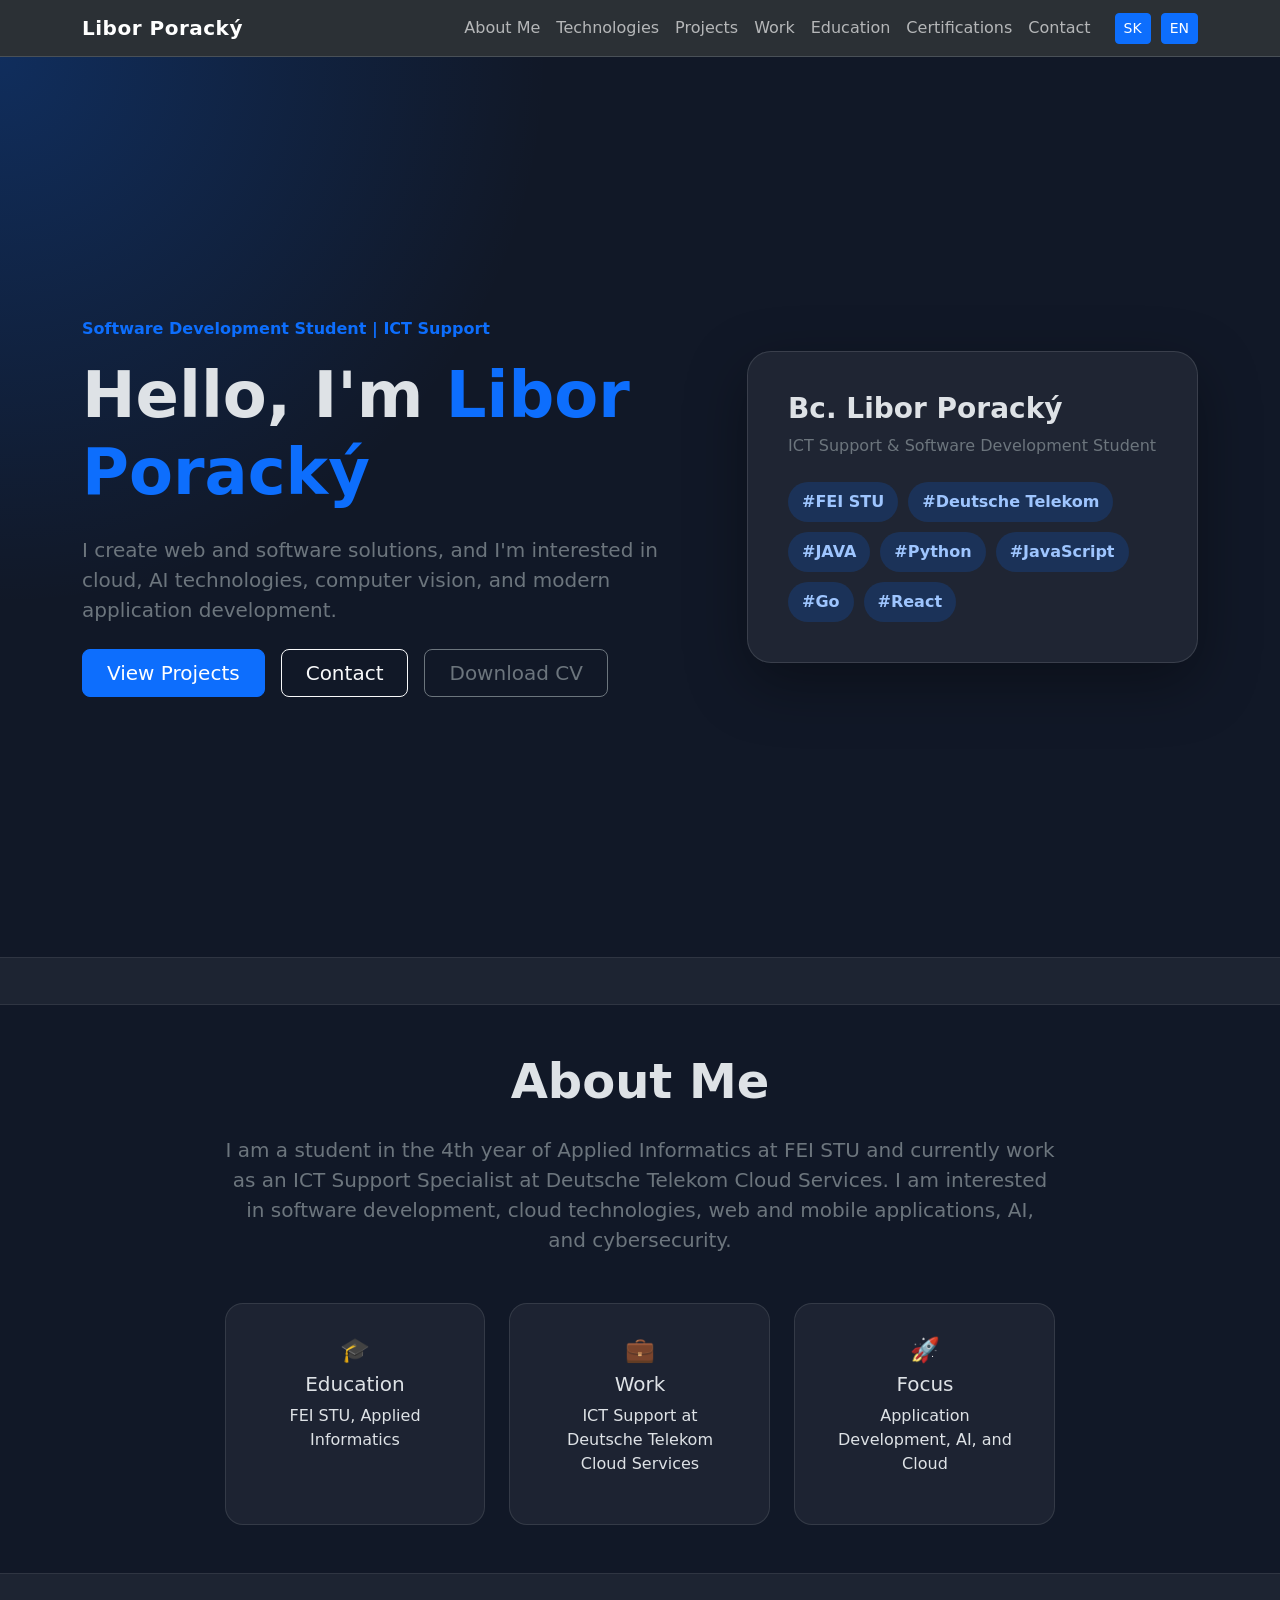
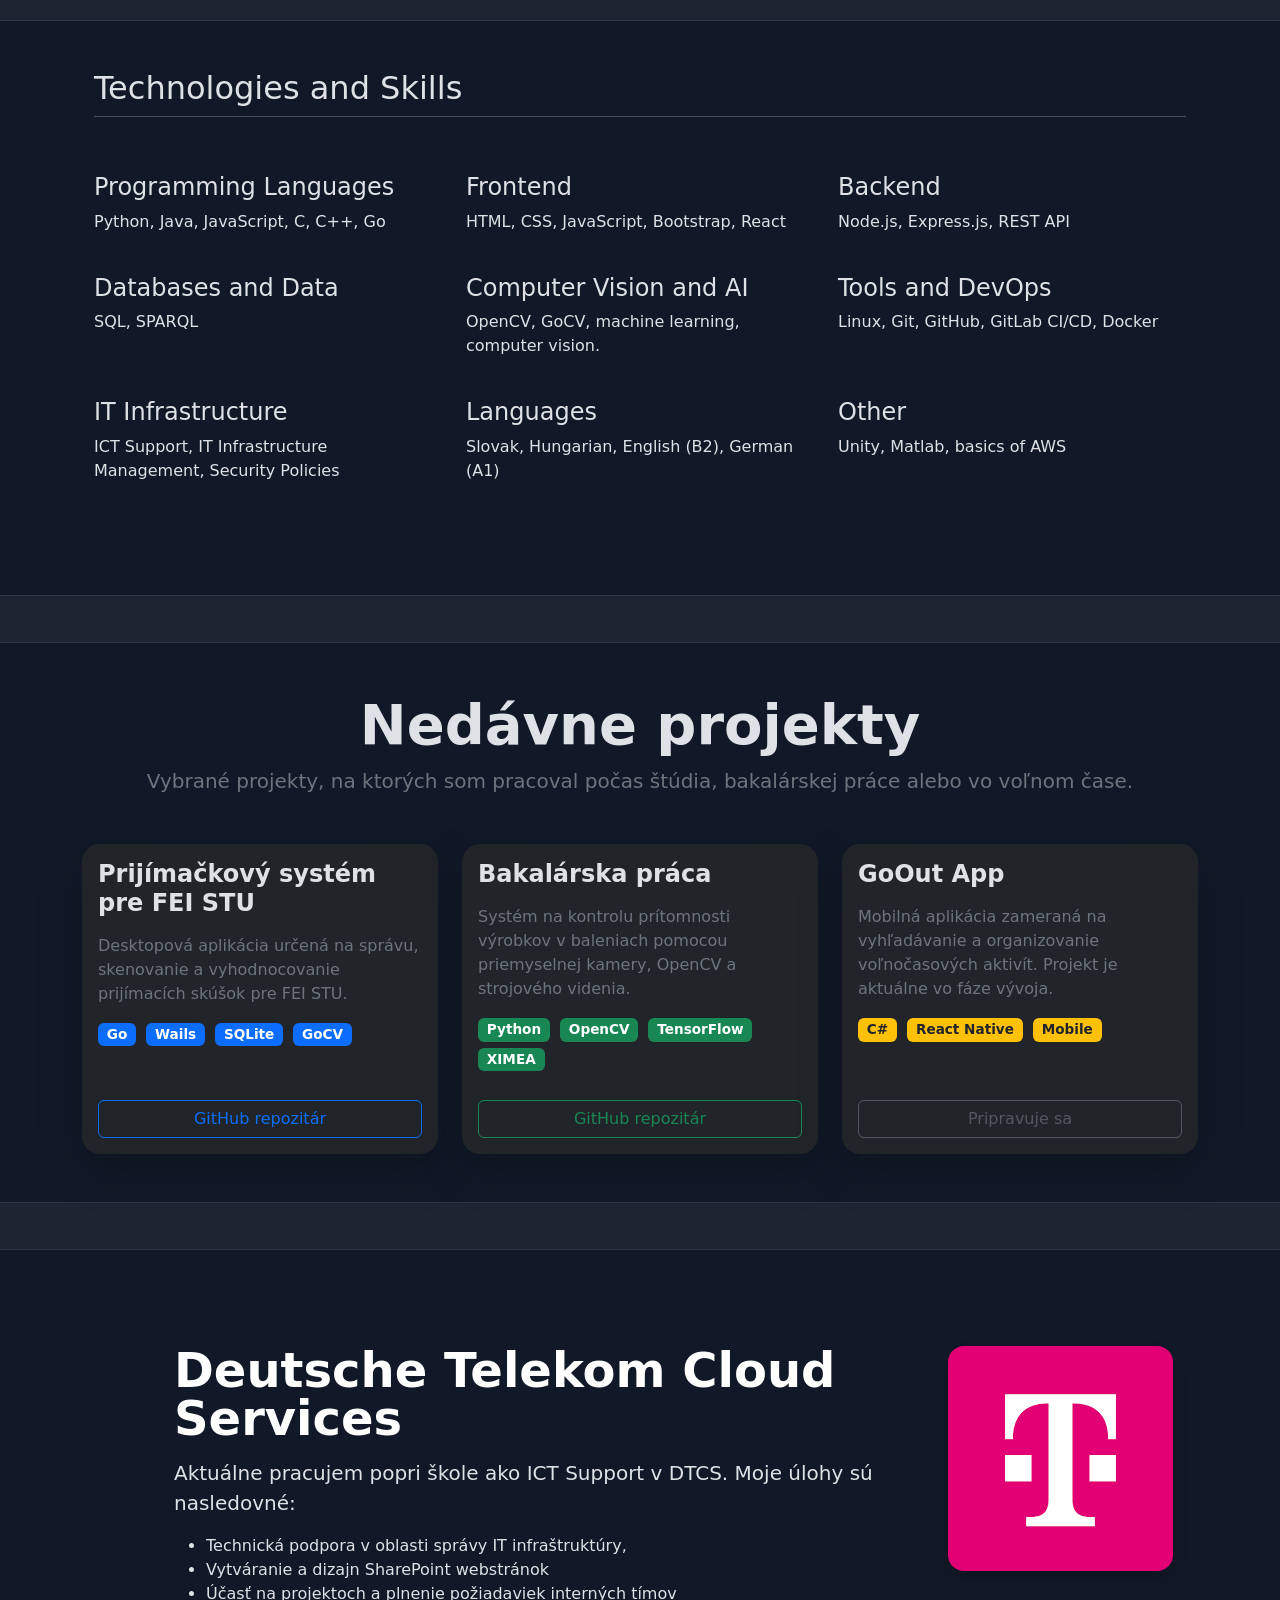
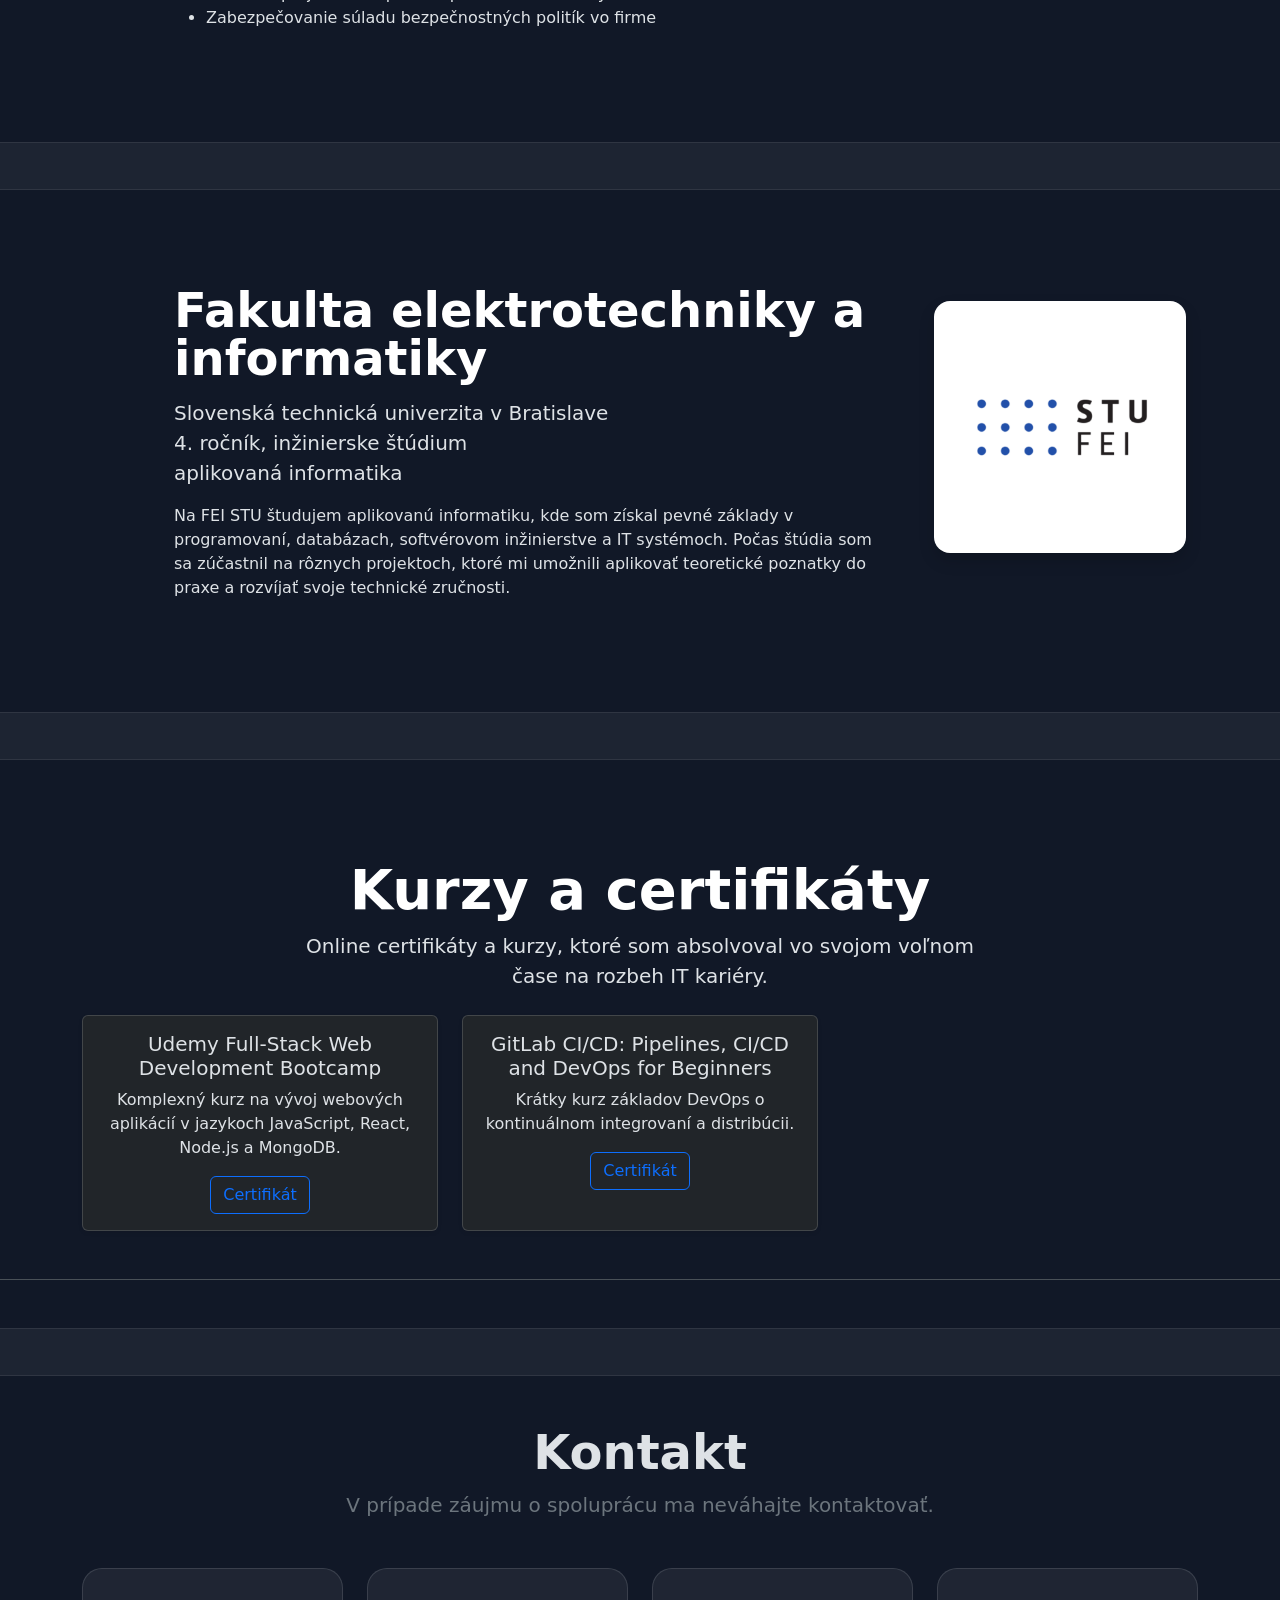
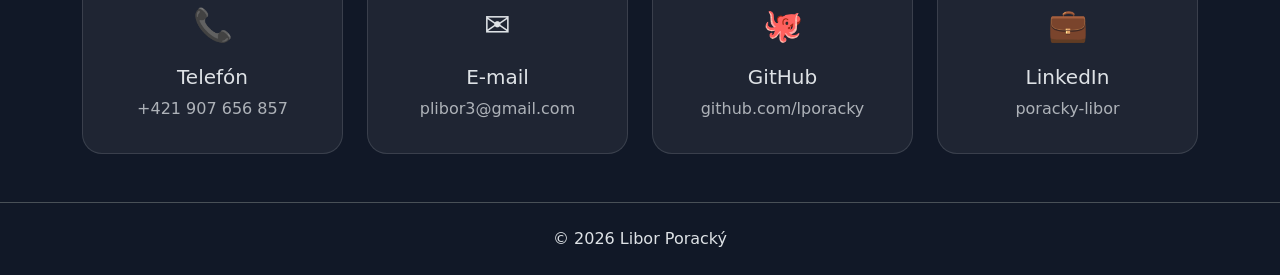
==== en.html @ b188272f "Improved desing" ====
<!DOCTYPE html>
<html lang="en" data-bs-theme="dark">
<head>
    <meta charset="UTF-8">
    <meta name="viewport" content="width=device-width, initial-scale=1.0">
    <title>Libor Poracký | Portfolio</title>

    <link href="https://cdn.jsdelivr.net/npm/bootstrap@5.3.3/dist/css/bootstrap.min.css" rel="stylesheet">
    <link rel="stylesheet" href="style.css">
</head>

<body>

<nav class="navbar navbar-expand-lg bg-body-tertiary border-bottom sticky-top">
    <div class="container">
        <a class="navbar-brand fw-bold" href="#">Libor Poracký</a>
        
        <button class="navbar-toggler" type="button" data-bs-toggle="collapse" data-bs-target="#navbar">
            <span class="navbar-toggler-icon"></span>
        </button>

        

        <div class="collapse navbar-collapse" id="navbar">
            <ul class="navbar-nav ms-auto">
                <li class="nav-item"><a class="nav-link" href="#omne">About Me</a></li>
                <li class="nav-item"><a class="nav-link" href="#skills">Technologies</a></li>
                <li class="nav-item"><a class="nav-link" href="#projekty">Projects</a></li>
                <li class="nav-item"><a class="nav-link" href="#praca">Work</a></li>
                <li class="nav-item"><a class="nav-link" href="#vzdelanie">Education</a></li>
                <li class="nav-item"><a class="nav-link" href="#certifikaty">Certifications</a></li>
                <li class="nav-item"><a class="nav-link" href="#kontakt">Contact</a></li>
            </ul>
            <div class="language-switch ms-lg-3">
    <a href="index.html" class="btn btn-primary btn-sm">
        SK
    </a>

    <a href="en.html" class="btn btn-primary btn-sm">
        EN
    </a>
</div>
        </div>
    </div>
</nav>

<main>

    <!-- HERO -->
    <!-- HERO -->
<section class="hero-section">
    <div class="container">
        <div class="row align-items-center min-vh-100 py-5">

            <div class="col-lg-7">
                <p class="text-primary fw-bold mb-3">Software Development Student | ICT Support</p>

                <h1 class="display-3 fw-bold mb-4">
                    Hello, I'm <span class="text-primary">Libor Poracký</span>
                </h1>

                <p class="lead text-secondary mb-4">
                    I create web and software solutions, and I'm interested in cloud,
                    AI technologies, computer vision, and modern application development.
                </p>

                <div class="d-flex flex-wrap gap-3">
                    <a href="#projekty" class="btn btn-primary btn-lg px-4">View Projects</a>
                    <a href="#kontakt" class="btn btn-outline-light btn-lg px-4">Contact</a>
                    <a href="assets/Poracky CV Resume.pdf" target="_blank" class="btn btn-outline-secondary btn-lg px-4">
                        Download CV
                    </a>
                </div>
            </div>

            <div class="col-lg-5 mt-5 mt-lg-0">
                <div class="hero-card">
                    <h3 class="fw-bold">Bc. Libor Poracký</h3>
                    <p class="text-secondary mb-4">ICT Support & Software Development Student</p>

                    <div class="hero-tags">
                        <span>#FEI STU</span>
                        <span>#Deutsche Telekom</span>
                        <span>#JAVA</span>
                        <span>#Python</span>
                        <span>#JavaScript</span>
                        <span>#Go</span>
                        <span>#React</span>
                    </div>
                </div>
            </div>

        </div>
    </div>
</section>

    <div class="b-example-divider"></div>

    <!-- O MNE -->
    <!-- O MNE -->
<section id="omne" class="container py-5">
    <div class="row justify-content-center">
        <div class="col-lg-9 text-center">

            <h2 class="display-5 fw-bold mb-4">About Me</h2>

            <p class="lead text-secondary">
                I am a student in the 4th year of Applied Informatics at FEI STU
                and currently work as an ICT Support Specialist at Deutsche Telekom Cloud Services.
                I am interested in software development, cloud technologies,
                web and mobile applications, AI, and cybersecurity.
            </p>

            <div class="row g-4 mt-4">
                <div class="col-md-4">
                    <div class="info-box">
                        <h4>🎓</h4>
                        <h5>Education</h5>
                        <p>FEI STU, Applied Informatics</p>
                    </div>
                </div>

                <div class="col-md-4">
                    <div class="info-box">
                        <h4>💼</h4>
                        <h5>Work</h5>
                        <p>ICT Support at Deutsche Telekom Cloud Services</p>
                    </div>
                </div>

                <div class="col-md-4">
                    <div class="info-box">
                        <h4>🚀</h4>
                        <h5>Focus</h5>
                        <p>Application Development, AI, and Cloud</p>
                    </div>
                </div>
            </div>

        </div>
    </div>
</section>

    <div class="b-example-divider"></div>

        <!-- SKILLS -->
    <section id="skills" class="container px-4 py-5">
        <h2 class="pb-2 border-bottom">Technologies and Skills</h2>

        <div class="row g-4 py-5 row-cols-1 row-cols-md-2 row-cols-lg-3">

            <div class="col">
                <h3 class="fs-4">Programming Languages</h3>
                <p>Python, Java, JavaScript, C, C++, Go</p>
            </div>

            <div class="col">
                <h3 class="fs-4">Frontend</h3>
                <p>HTML, CSS, JavaScript, Bootstrap, React</p>
            </div>

            <div class="col">
                <h3 class="fs-4">Backend</h3>
                <p>Node.js, Express.js, REST API</p>
            </div>

            <div class="col">
                <h3 class="fs-4">Databases and Data</h3>
                <p>SQL, SPARQL</p>
            </div>

            <div class="col">
                <h3 class="fs-4">Computer Vision and AI</h3>
                <p>OpenCV, GoCV, machine learning, computer vision.</p>
            </div>

            <div class="col">
                <h3 class="fs-4">Tools and DevOps</h3>
                <p>Linux, Git, GitHub, GitLab CI/CD, Docker</p>
            </div>

            <div class="col">
                <h3 class="fs-4">IT Infrastructure</h3>
                <p>ICT Support, IT Infrastructure Management, Security Policies</p>
            </div>

            <div class="col">
                <h3 class="fs-4">Languages</h3>
                <p>Slovak, Hungarian, English (B2), German (A1)</p>
            </div>

            <div class="col">
                <h3 class="fs-4">Other</h3>
                <p>Unity, Matlab, basics of AWS</p>
            </div>

        </div>
    </section>

    <div class="b-example-divider"></div>

<!-- PROJEKTY -->
    <section id="projekty" class="container py-5">

    <div class="text-center mb-5">
        <h2 class="display-4 fw-bold">Nedávne projekty</h2>

        <p class="lead text-secondary">
            Vybrané projekty, na ktorých som pracoval počas štúdia,
            bakalárskej práce alebo vo voľnom čase.
        </p>
    </div>

    <div class="row g-4">

        <!-- Projekt 1 -->
        <div class="col-lg-4">
            <div class="card h-100 border-0 shadow-lg">

                <div class="card-body d-flex flex-column">

                    <h4 class="fw-bold mb-3">
                        Prijímačkový systém pre FEI STU
                    </h4>

                    <p class="text-secondary">
                        Desktopová aplikácia určená na správu,
                        skenovanie a vyhodnocovanie prijímacích
                        skúšok pre FEI STU.
                    </p>

                    <div class="mb-4">
                        <span class="badge bg-primary">Go</span>
                        <span class="badge bg-primary">Wails</span>
                        <span class="badge bg-primary">SQLite</span>
                        <span class="badge bg-primary">GoCV</span>
                    </div>

                    <div class="mt-auto">
                        <a href="https://github.com/lporacky/ScanEvalApp"
                           target="_blank"
                           class="btn btn-outline-primary w-100">
                            GitHub repozitár
                        </a>
                    </div>

                </div>
            </div>
        </div>

        <!-- Projekt 2 -->
        <div class="col-lg-4">
            <div class="card h-100 border-0 shadow-lg">

                <div class="card-body d-flex flex-column">

                    <h4 class="fw-bold mb-3">
                        Bakalárska práca
                    </h4>

                    <p class="text-secondary">
                        Systém na kontrolu prítomnosti výrobkov
                        v baleniach pomocou priemyselnej kamery,
                        OpenCV a strojového videnia.
                    </p>

                    <div class="mb-4">
                        <span class="badge bg-success">Python</span>
                        <span class="badge bg-success">OpenCV</span>
                        <span class="badge bg-success">TensorFlow</span>
                        <span class="badge bg-success">XIMEA</span>
                    </div>

                    <div class="mt-auto">
                        <a href="https://github.com/lporacky/bp"
                           target="_blank"
                           class="btn btn-outline-success w-100">
                            GitHub repozitár
                        </a>
                    </div>

                </div>
            </div>
        </div>

        <!-- Projekt 3 -->
        <div class="col-lg-4">
            <div class="card h-100 border-0 shadow-lg">

                <div class="card-body d-flex flex-column">

                    <h4 class="fw-bold mb-3">
                        GoOut App
                    </h4>

                    <p class="text-secondary">
                        Mobilná aplikácia zameraná na vyhľadávanie
                        a organizovanie voľnočasových aktivít.
                        Projekt je aktuálne vo fáze vývoja.
                    </p>

                    <div class="mb-4">
                        <span class="badge bg-warning text-dark">C#</span>
                        <span class="badge bg-warning text-dark">React Native</span>
                        <span class="badge bg-warning text-dark">Mobile</span>
                    </div>

                    <div class="mt-auto">
                        <button class="btn btn-outline-secondary w-100" disabled>
                            Pripravuje sa
                        </button>
                    </div>

                </div>
            </div>
        </div>

    </div>

</section>

    <div class="b-example-divider"></div>

<!-- PRACA -->
    <section id="praca" class="container col-xxl-8 px-4 py-5">
        <div class="row flex-lg-row-reverse align-items-center g-5 py-5">
            <div class="profile-photo col-10 col-sm-8 col-lg-6">
                <img src="assets/dtcs.png" class="d-block mx-lg-auto img-fluid rounded-4 shadow"
                     alt="Profilová fotografia">
            </div>

            <div class="col-lg-8">
                <h2 class="display-5 fw-bold text-body-emphasis lh-1 mb-3">Deutsche Telekom Cloud Services</h2>

                <p class="lead">
                    Aktuálne pracujem popri škole ako ICT Support v DTCS. Moje úlohy sú nasledovné:
                    <ul>
                        <li>Technická podpora v oblasti správy IT infraštruktúry,</li>
                        <li>Vytváranie a dizajn SharePoint webstránok</li>
                        <li>Účasť na projektoch a plnenie požiadaviek interných tímov</li>
                        <li>Zabezpečovanie súladu bezpečnostných politík vo firme</li>
                    </ul>

                </p>

            </div>
        </div>
    </section>

    <div class="b-example-divider"></div>

    <section id="vzdelanie" class="container col-xxl-8 px-4 py-5">
        <div class="row flex-lg-row-reverse align-items-center g-5 py-5">
            <div class="profile-photo col-10 col-sm-8 col-lg-6">
                <a href="https://www.fei.stuba.sk/" target="_blank" rel="noopener noreferrer">
                    <img src="assets/fei-stu.png" class="d-block mx-lg-auto img-fluid rounded-4 shadow"
                         alt="Profilová fotografia">
                </a>
            </div>

            <div class="col-lg-8">
                <h2 class="display-5 fw-bold text-body-emphasis lh-1 mb-3">Fakulta elektrotechniky a informatiky</h2>

                <p class="lead">
                    Slovenská technická univerzita v Bratislave <br>
                    4. ročník, inžinierske štúdium <br>
                    aplikovaná informatika
                </p>

                <p>
                    Na FEI STU študujem aplikovanú informatiku, kde som získal pevné základy v programovaní, databázach,
                    softvérovom inžinierstve a IT systémoch. Počas štúdia som sa zúčastnil na rôznych projektoch, 
                    ktoré mi umožnili aplikovať teoretické poznatky do praxe a rozvíjať svoje technické zručnosti. 
                </p>
            </div>
        </div>
    </section>

<div class="b-example-divider"></div>
<!-- CERTIFIKÁTY -->
    <section id="certifikaty" class="px-4 pt-5 my-5 text-center border-bottom">
        <h2 class="display-4 fw-bold text-body-emphasis">Kurzy a certifikáty</h2>

        <div class="col-lg-7 mx-auto">
            <p class="lead mb-4">
                Online certifikáty a kurzy, ktoré som absolvoval vo svojom voľnom čase
                na rozbeh IT kariéry.
            </p>
        </div>

        <div class="container">
            <div class="row g-4 mb-5">
                <div class="col-md-4">
                    <div class="card h-100 shadow-sm">
                        <div class="card-body">
                            <h5 class="card-title">Udemy Full-Stack Web Development Bootcamp</h5>
                            <p class="card-text">
                                Komplexný kurz na vývoj webových aplikácií v jazykoch JavaScript, React, Node.js a MongoDB.
                            </p>
                            <a href="./assets/udemy-fullstack-course.pdf" class="btn btn-outline-primary">Certifikát</a>
                        </div>
                    </div>
                </div>

                <div class="col-md-4">
                    <div class="card h-100 shadow-sm">
                        <div class="card-body">
                            <h5 class="card-title">GitLab CI/CD: Pipelines, CI/CD and DevOps for Beginners</h5>
                            <p class="card-text">
                                Krátky kurz základov DevOps o kontinuálnom integrovaní a distribúcii.
                            </p>
                            <a href="./assets/learn-gitlab-course.pdf" class="btn btn-outline-primary">Certifikát</a>
                        </div>
                    </div>
                </div>
            </div>
        </div>
    </section>

    <div class="b-example-divider"></div>
    

    <!-- KONTAKT -->
<!-- KONTAKT -->
<section id="kontakt" class="contact-section py-5">
    <div class="container">

        <div class="text-center mb-5">
            <h2 class="display-5 fw-bold">Kontakt</h2>
            <p class="lead text-secondary">
                V prípade záujmu o spoluprácu ma neváhajte kontaktovať.
            </p>
        </div>

        <div class="row g-4 justify-content-center">

            <div class="col-12 col-md-6 col-lg-3">
                <a href="tel:+421907656857" class="contact-card">
                    <div class="contact-icon">📞</div>
                    <h5>Telefón</h5>
                    <p>+421 907 656 857</p>
                </a>
            </div>

            <div class="col-12 col-md-6 col-lg-3">
                <a href="mailto:plibor3@gmail.com" class="contact-card">
                    <div class="contact-icon">✉️</div>
                    <h5>E-mail</h5>
                    <p>plibor3@gmail.com</p>
                </a>
            </div>

            <div class="col-12 col-md-6 col-lg-3">
                <a href="https://github.com/lporacky" target="_blank" class="contact-card">
                    <div class="contact-icon">🐙</div>
                    <h5>GitHub</h5>
                    <p>github.com/lporacky</p>
                </a>
            </div>

            <div class="col-12 col-md-6 col-lg-3">
                <a href="https://www.linkedin.com/in/poracky-libor" target="_blank" class="contact-card">
                    <div class="contact-icon">💼</div>
                    <h5>LinkedIn</h5>
                    <p>poracky-libor</p>
                </a>
            </div>

        </div>

    </div>
</section>

</main>

<footer class="text-center py-4 border-top">
    <p class="mb-0">&copy; 2026 Libor Poracký</p>
</footer>

<script src="https://cdn.jsdelivr.net/npm/bootstrap@5.3.3/dist/js/bootstrap.bundle.min.js"></script>

</body>
</html>
---- style.css ----
html {
    scroll-behavior: smooth;
}

body {
    background-color: #111827;
}

.b-example-divider {
    width: 100%;
    height: 3rem;
    background-color: rgba(255, 255, 255, .05);
    border: solid rgba(255, 255, 255, .08);
    border-width: 1px 0;
}

.navbar-brand {
    letter-spacing: 0.5px;
}

.card {
    transition: 0.2s ease-in-out;
}

.card:hover {
    transform: translateY(-5px);
}

.stu-box {
    min-height: 320px;
    background: linear-gradient(135deg, #0d6efd, #6610f2);
    color: white;
    font-size: 5rem;
    font-weight: 800;
    display: flex;
    align-items: center;
    justify-content: center;
    border-top-left-radius: 1rem;
}

section {
    scroll-margin-top: 80px;
}

.profile-photo {
  width: 300px;
  height: 300px;
  object-fit: cover;
}

#projekty .card {
    transition: all 0.25s ease;
    border-radius: 18px;
}

#projekty .card:hover {
    transform: translateY(-8px);
}

#projekty .badge {
    margin-right: 5px;
    margin-bottom: 5px;
    font-size: 0.85rem;
}

.hero-section {
    background:
        radial-gradient(circle at top left, rgba(13, 110, 253, 0.25), transparent 35%),
        #111827;
}

.hero-card {
    padding: 2.5rem;
    border-radius: 24px;
    background: rgba(255, 255, 255, 0.06);
    border: 1px solid rgba(255, 255, 255, 0.12);
    box-shadow: 0 20px 60px rgba(0, 0, 0, .35);
}

.hero-tags {
    display: flex;
    flex-wrap: wrap;
    gap: 10px;
}

.hero-tags span {
    padding: 8px 14px;
    border-radius: 999px;
    background: rgba(13, 110, 253, 0.18);
    color: #9ec5fe;
    font-weight: 600;
}

.info-box {
    height: 100%;
    padding: 2rem;
    border-radius: 18px;
    background: rgba(255, 255, 255, 0.05);
    border: 1px solid rgba(255, 255, 255, 0.1);
}

.contact-card {
    display: block;
    height: 100%;
    padding: 2rem 1.5rem;
    text-align: center;
    text-decoration: none;
    color: inherit;
    border-radius: 20px;
    background: rgba(255, 255, 255, 0.06);
    border: 1px solid rgba(255, 255, 255, 0.12);
    transition: 0.25s ease;
}

.contact-card:hover {
    transform: translateY(-8px);
    border-color: #0d6efd;
}

.contact-icon {
    font-size: 2rem;
    margin-bottom: 1rem;
}

.contact-card p {
    margin-bottom: 0;
    color: var(--bs-secondary-color);
}

.language-switch {
    display: flex;
    gap: 10px;
}

.language-switch img {
    width: 24px;
    height: 24px;
    border-radius: 50%;
    transition: 0.2s;
}

.language-switch img:hover {
    transform: scale(1.15);
}
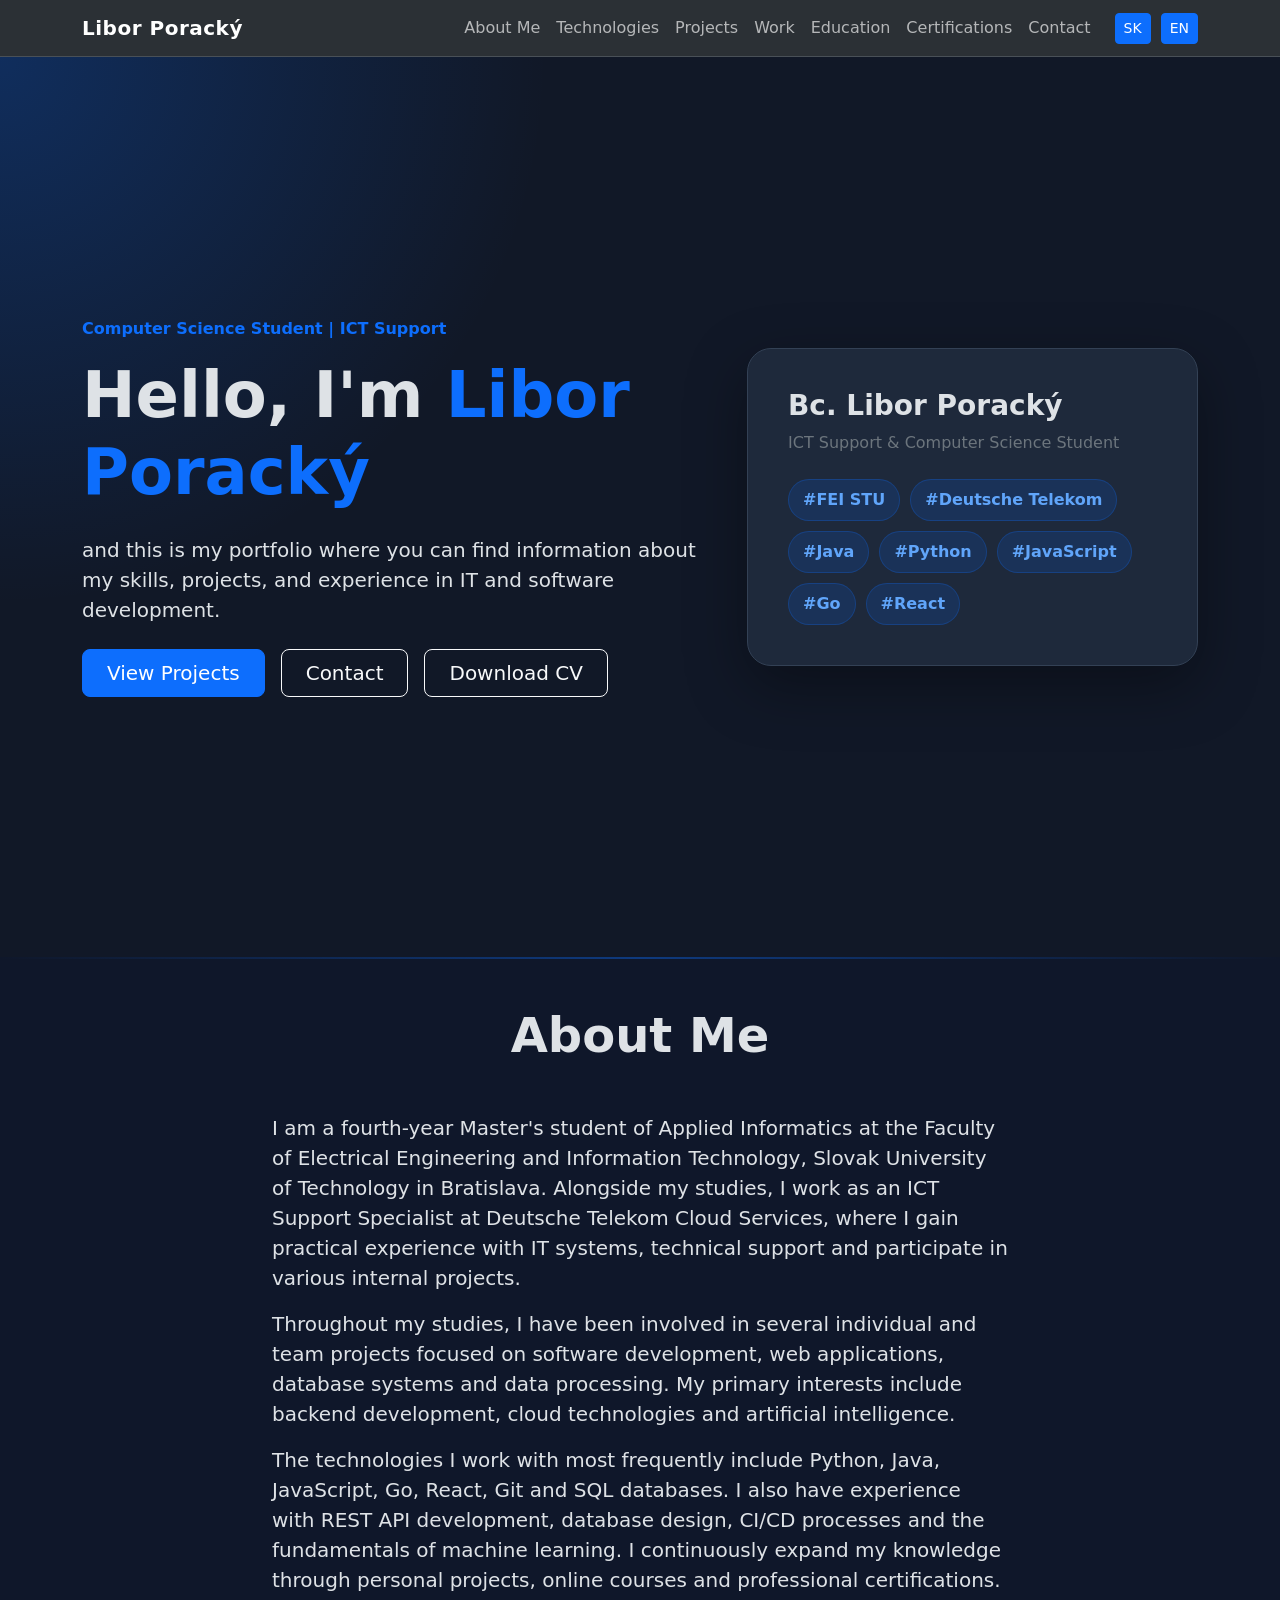
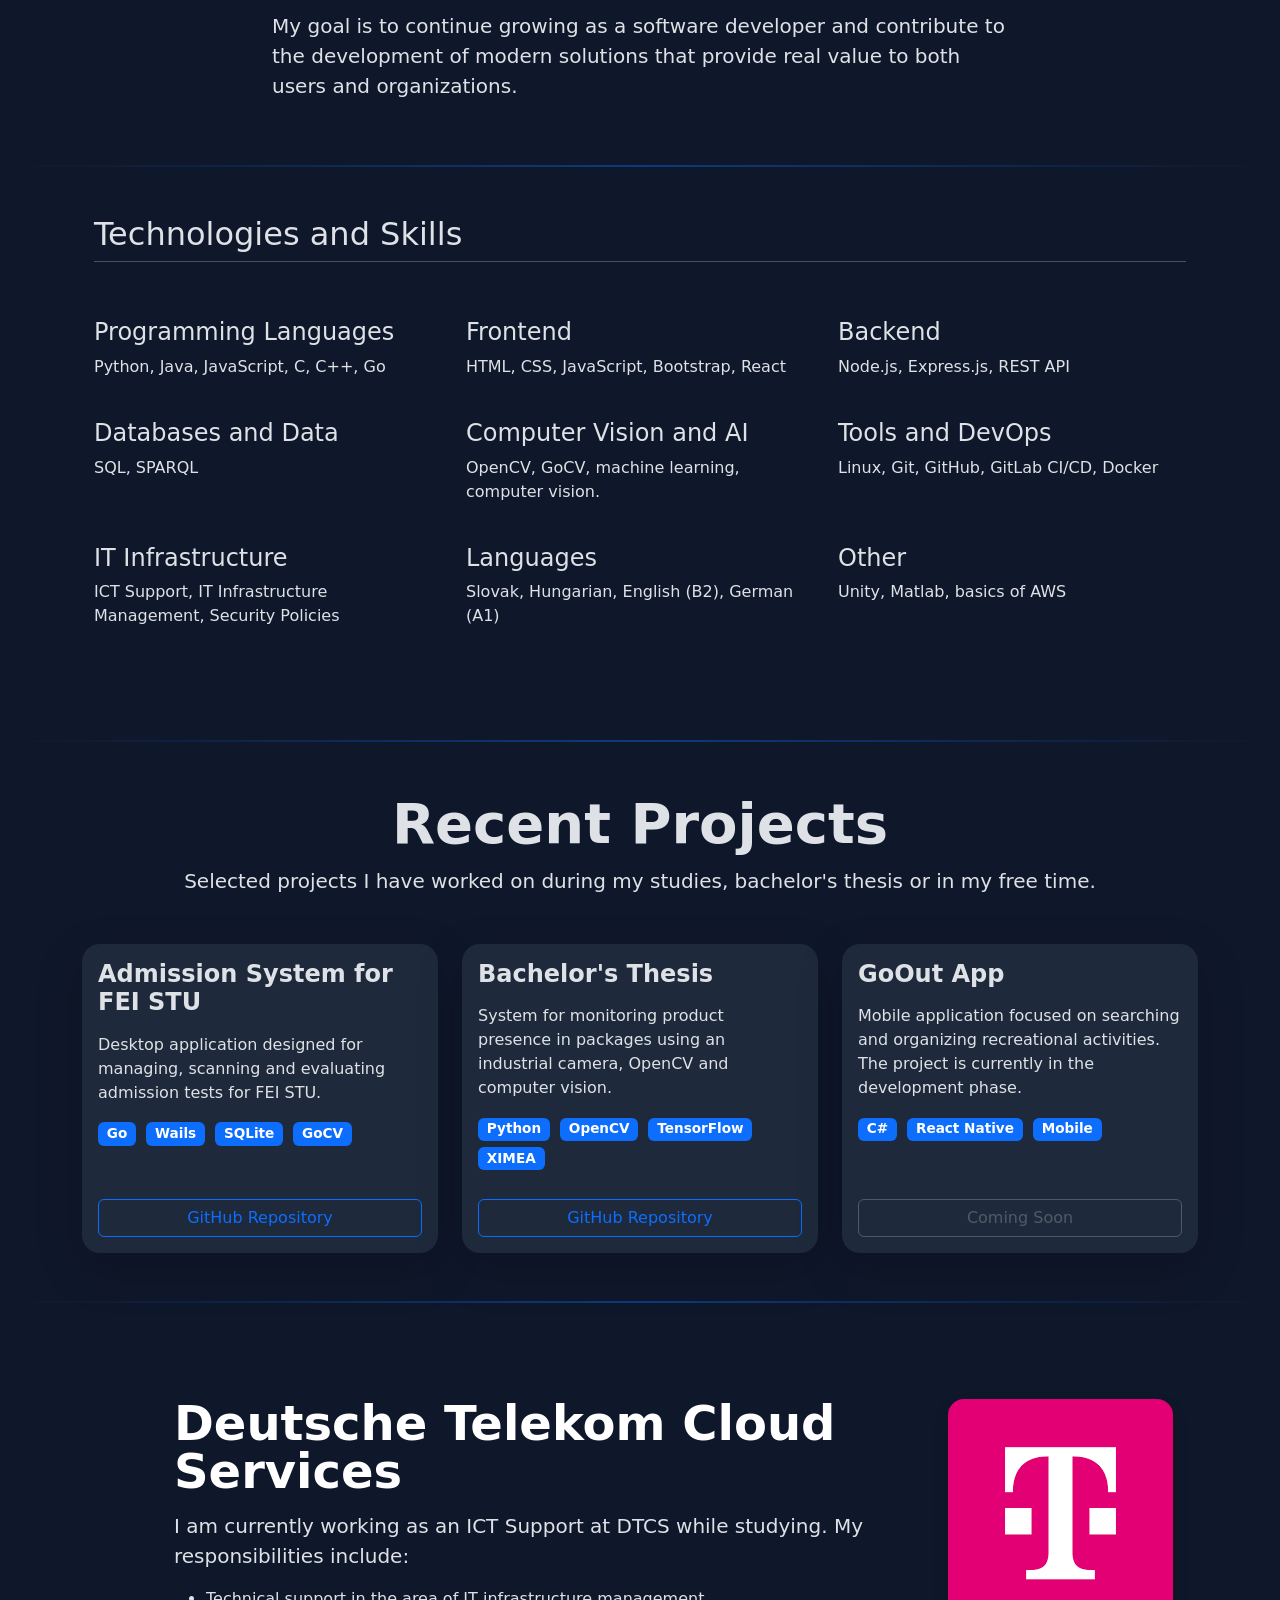
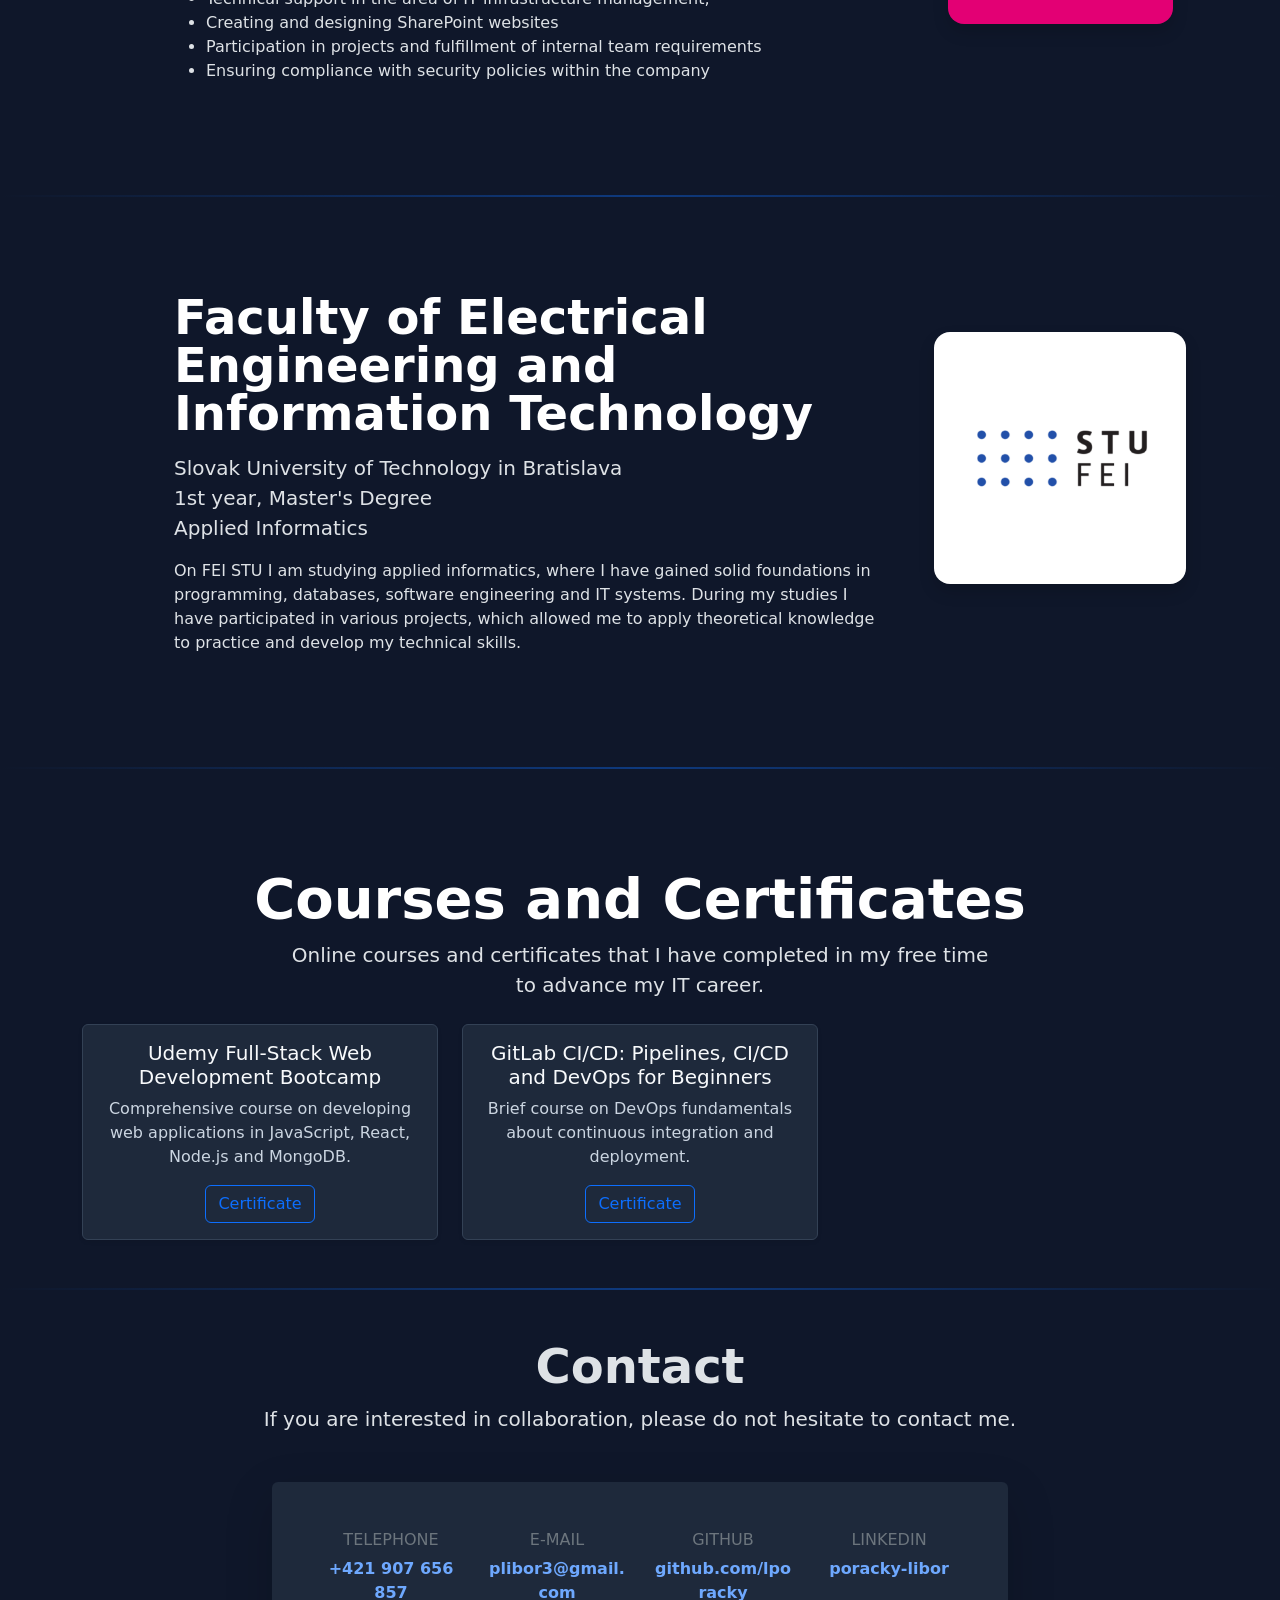
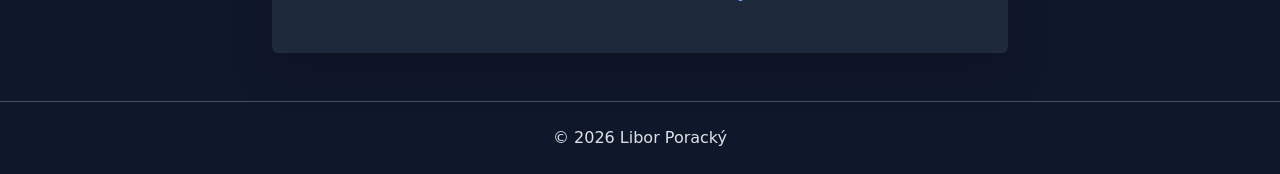
==== commit 049ec89d: "Added en.html + fix" ====
--- a/en.html
+++ b/en.html
@@ -23,7 +23,7 @@
 
         <div class="collapse navbar-collapse" id="navbar">
             <ul class="navbar-nav ms-auto">
-                <li class="nav-item"><a class="nav-link" href="#omne">About Me</a></li>
+                <li class="nav-item"><a class="nav-link" href="#about">About Me</a></li>
                 <li class="nav-item"><a class="nav-link" href="#skills">Technologies</a></li>
                 <li class="nav-item"><a class="nav-link" href="#projekty">Projects</a></li>
                 <li class="nav-item"><a class="nav-link" href="#praca">Work</a></li>
@@ -47,27 +47,25 @@
 <main>
 
     <!-- HERO -->
-    <!-- HERO -->
 <section class="hero-section">
     <div class="container">
         <div class="row align-items-center min-vh-100 py-5">
 
             <div class="col-lg-7">
-                <p class="text-primary fw-bold mb-3">Software Development Student | ICT Support</p>
+                <p class="text-primary fw-bold mb-3">Computer Science Student | ICT Support</p>
 
                 <h1 class="display-3 fw-bold mb-4">
                     Hello, I'm <span class="text-primary">Libor Poracký</span>
                 </h1>
 
-                <p class="lead text-secondary mb-4">
-                    I create web and software solutions, and I'm interested in cloud,
-                    AI technologies, computer vision, and modern application development.
+                <p class="lead mb-4">
+                    and this is my portfolio where you can find information about my skills, projects, and experience in IT and software development.
                 </p>
 
                 <div class="d-flex flex-wrap gap-3">
                     <a href="#projekty" class="btn btn-primary btn-lg px-4">View Projects</a>
                     <a href="#kontakt" class="btn btn-outline-light btn-lg px-4">Contact</a>
-                    <a href="assets/Poracky CV Resume.pdf" target="_blank" class="btn btn-outline-secondary btn-lg px-4">
+                    <a href="assets/CV Resume Poracky.pdf" target="_blank" class="btn btn-outline-light btn-lg px-4">
                         Download CV
                     </a>
                 </div>
@@ -76,12 +74,12 @@
             <div class="col-lg-5 mt-5 mt-lg-0">
                 <div class="hero-card">
                     <h3 class="fw-bold">Bc. Libor Poracký</h3>
-                    <p class="text-secondary mb-4">ICT Support & Software Development Student</p>
+                    <p class="text-secondary mb-4">ICT Support & Computer Science Student</p>
 
                     <div class="hero-tags">
                         <span>#FEI STU</span>
                         <span>#Deutsche Telekom</span>
-                        <span>#JAVA</span>
+                        <span>#Java</span>
                         <span>#Python</span>
                         <span>#JavaScript</span>
                         <span>#Go</span>
@@ -96,49 +94,51 @@
 
     <div class="b-example-divider"></div>
 
+
     <!-- O MNE -->
-    <!-- O MNE -->
-<section id="omne" class="container py-5">
+<section id="about" class="container py-5">
+
     <div class="row justify-content-center">
-        <div class="col-lg-9 text-center">
-
-            <h2 class="display-5 fw-bold mb-4">About Me</h2>
-
-            <p class="lead text-secondary">
-                I am a student in the 4th year of Applied Informatics at FEI STU
-                and currently work as an ICT Support Specialist at Deutsche Telekom Cloud Services.
-                I am interested in software development, cloud technologies,
-                web and mobile applications, AI, and cybersecurity.
+        <div class="col-lg-8">
+
+            <div class="text-center mb-5">
+                <h2 class="display-5 fw-bold">About Me</h2>
+            </div>
+
+            <p class="lead">
+                I am a fourth-year Master's student of Applied Informatics
+                at the Faculty of Electrical Engineering and Information Technology,
+                Slovak University of Technology in Bratislava. Alongside my studies,
+                I work as an ICT Support Specialist at Deutsche Telekom Cloud Services,
+                where I gain practical experience with IT systems, technical support
+                and participate in various internal projects.
             </p>
 
-            <div class="row g-4 mt-4">
-                <div class="col-md-4">
-                    <div class="info-box">
-                        <h4>🎓</h4>
-                        <h5>Education</h5>
-                        <p>FEI STU, Applied Informatics</p>
-                    </div>
-                </div>
-
-                <div class="col-md-4">
-                    <div class="info-box">
-                        <h4>💼</h4>
-                        <h5>Work</h5>
-                        <p>ICT Support at Deutsche Telekom Cloud Services</p>
-                    </div>
-                </div>
-
-                <div class="col-md-4">
-                    <div class="info-box">
-                        <h4>🚀</h4>
-                        <h5>Focus</h5>
-                        <p>Application Development, AI, and Cloud</p>
-                    </div>
-                </div>
-            </div>
+            <p class="lead">
+                Throughout my studies, I have been involved in several individual
+                and team projects focused on software development, web applications,
+                database systems and data processing. My primary interests include
+                backend development, cloud technologies and artificial intelligence.
+            </p>
+
+            <p class="lead">
+                The technologies I work with most frequently include Python,
+                Java, JavaScript, Go, React, Git and SQL databases.
+                I also have experience with REST API development,
+                database design, CI/CD processes and the fundamentals
+                of machine learning. I continuously expand my knowledge through
+                personal projects, online courses and professional certifications.
+            </p>
+
+            <p class="lead">
+                My goal is to continue growing as a software developer and contribute
+                to the development of modern solutions that provide real value
+                to both users and organizations.
+            </p>
 
         </div>
     </div>
+
 </section>
 
     <div class="b-example-divider"></div>
@@ -203,11 +203,11 @@
     <section id="projekty" class="container py-5">
 
     <div class="text-center mb-5">
-        <h2 class="display-4 fw-bold">Nedávne projekty</h2>
-
-        <p class="lead text-secondary">
-            Vybrané projekty, na ktorých som pracoval počas štúdia,
-            bakalárskej práce alebo vo voľnom čase.
+        <h2 class="display-4 fw-bold">Recent Projects</h2>
+
+        <p class="lead">
+            Selected projects I have worked on during my studies,
+            bachelor's thesis or in my free time.
         </p>
     </div>
 
@@ -220,13 +220,13 @@
                 <div class="card-body d-flex flex-column">
 
                     <h4 class="fw-bold mb-3">
-                        Prijímačkový systém pre FEI STU
+                        Admission System for FEI STU
                     </h4>
 
-                    <p class="text-secondary">
-                        Desktopová aplikácia určená na správu,
-                        skenovanie a vyhodnocovanie prijímacích
-                        skúšok pre FEI STU.
+                    <p>
+                        Desktop application designed for managing,
+                        scanning and evaluating admission
+                        tests for FEI STU.
                     </p>
 
                     <div class="mb-4">
@@ -240,7 +240,7 @@
                         <a href="https://github.com/lporacky/ScanEvalApp"
                            target="_blank"
                            class="btn btn-outline-primary w-100">
-                            GitHub repozitár
+                            GitHub Repository
                         </a>
                     </div>
 
@@ -255,27 +255,27 @@
                 <div class="card-body d-flex flex-column">
 
                     <h4 class="fw-bold mb-3">
-                        Bakalárska práca
+                        Bachelor's Thesis
                     </h4>
 
-                    <p class="text-secondary">
-                        Systém na kontrolu prítomnosti výrobkov
-                        v baleniach pomocou priemyselnej kamery,
-                        OpenCV a strojového videnia.
+                    <p>
+                        System for monitoring product presence
+                        in packages using an industrial camera,
+                        OpenCV and computer vision.
                     </p>
 
                     <div class="mb-4">
-                        <span class="badge bg-success">Python</span>
-                        <span class="badge bg-success">OpenCV</span>
-                        <span class="badge bg-success">TensorFlow</span>
-                        <span class="badge bg-success">XIMEA</span>
+                        <span class="badge bg-primary">Python</span>
+                        <span class="badge bg-primary">OpenCV</span>
+                        <span class="badge bg-primary">TensorFlow</span>
+                        <span class="badge bg-primary">XIMEA</span>
                     </div>
 
                     <div class="mt-auto">
                         <a href="https://github.com/lporacky/bp"
                            target="_blank"
-                           class="btn btn-outline-success w-100">
-                            GitHub repozitár
+                           class="btn btn-outline-primary w-100">
+                            GitHub Repository
                         </a>
                     </div>
 
@@ -293,21 +293,21 @@
                         GoOut App
                     </h4>
 
-                    <p class="text-secondary">
-                        Mobilná aplikácia zameraná na vyhľadávanie
-                        a organizovanie voľnočasových aktivít.
-                        Projekt je aktuálne vo fáze vývoja.
+                    <p>
+                        Mobile application focused on searching
+                        and organizing recreational activities.
+                        The project is currently in the development phase.
                     </p>
 
                     <div class="mb-4">
-                        <span class="badge bg-warning text-dark">C#</span>
-                        <span class="badge bg-warning text-dark">React Native</span>
-                        <span class="badge bg-warning text-dark">Mobile</span>
+                        <span class="badge bg-primary">C#</span>
+                        <span class="badge bg-primary">React Native</span>
+                        <span class="badge bg-primary">Mobile</span>
                     </div>
 
                     <div class="mt-auto">
                         <button class="btn btn-outline-secondary w-100" disabled>
-                            Pripravuje sa
+                            Coming Soon
                         </button>
                     </div>
 
@@ -333,15 +333,16 @@
                 <h2 class="display-5 fw-bold text-body-emphasis lh-1 mb-3">Deutsche Telekom Cloud Services</h2>
 
                 <p class="lead">
-                    Aktuálne pracujem popri škole ako ICT Support v DTCS. Moje úlohy sú nasledovné:
+                    I am currently working as an ICT Support at DTCS while studying. My responsibilities include:
+                </p>
                     <ul>
-                        <li>Technická podpora v oblasti správy IT infraštruktúry,</li>
-                        <li>Vytváranie a dizajn SharePoint webstránok</li>
-                        <li>Účasť na projektoch a plnenie požiadaviek interných tímov</li>
-                        <li>Zabezpečovanie súladu bezpečnostných politík vo firme</li>
+                        <li>Technical support in the area of IT infrastructure management,</li>
+                        <li>Creating and designing SharePoint websites</li>
+                        <li>Participation in projects and fulfillment of internal team requirements</li>
+                        <li>Ensuring compliance with security policies within the company</li>
                     </ul>
 
-                </p>
+
 
             </div>
         </div>
@@ -359,18 +360,18 @@
             </div>
 
             <div class="col-lg-8">
-                <h2 class="display-5 fw-bold text-body-emphasis lh-1 mb-3">Fakulta elektrotechniky a informatiky</h2>
+                <h2 class="display-5 fw-bold text-body-emphasis lh-1 mb-3">Faculty of Electrical Engineering and Information Technology</h2>
 
                 <p class="lead">
-                    Slovenská technická univerzita v Bratislave <br>
-                    4. ročník, inžinierske štúdium <br>
-                    aplikovaná informatika
+                    Slovak University of Technology in Bratislava <br>
+                    1st year, Master's Degree <br>
+                    Applied Informatics
                 </p>
 
                 <p>
-                    Na FEI STU študujem aplikovanú informatiku, kde som získal pevné základy v programovaní, databázach,
-                    softvérovom inžinierstve a IT systémoch. Počas štúdia som sa zúčastnil na rôznych projektoch, 
-                    ktoré mi umožnili aplikovať teoretické poznatky do praxe a rozvíjať svoje technické zručnosti. 
+                    On FEI STU I am studying applied informatics, where I have gained solid foundations in programming, databases,
+                    software engineering and IT systems. During my studies I have participated in various projects, 
+                    which allowed me to apply theoretical knowledge to practice and develop my technical skills. 
                 </p>
             </div>
         </div>
@@ -378,13 +379,13 @@
 
 <div class="b-example-divider"></div>
 <!-- CERTIFIKÁTY -->
-    <section id="certifikaty" class="px-4 pt-5 my-5 text-center border-bottom">
-        <h2 class="display-4 fw-bold text-body-emphasis">Kurzy a certifikáty</h2>
+    <section id="certifikaty" class="px-4 pt-5 my-5 text-center">
+        <h2 class="display-4 fw-bold text-body-emphasis">Courses and Certificates</h2>
 
         <div class="col-lg-7 mx-auto">
             <p class="lead mb-4">
-                Online certifikáty a kurzy, ktoré som absolvoval vo svojom voľnom čase
-                na rozbeh IT kariéry.
+                Online courses and certificates that I have completed in my free time
+                to advance my IT career.
             </p>
         </div>
 
@@ -395,9 +396,9 @@
                         <div class="card-body">
                             <h5 class="card-title">Udemy Full-Stack Web Development Bootcamp</h5>
                             <p class="card-text">
-                                Komplexný kurz na vývoj webových aplikácií v jazykoch JavaScript, React, Node.js a MongoDB.
+                                Comprehensive course on developing web applications in JavaScript, React, Node.js and MongoDB.
                             </p>
-                            <a href="./assets/udemy-fullstack-course.pdf" class="btn btn-outline-primary">Certifikát</a>
+                            <a href="./assets/udemy-fullstack-course.pdf" class="btn btn-outline-primary">Certificate</a>
                         </div>
                     </div>
                 </div>
@@ -407,9 +408,9 @@
                         <div class="card-body">
                             <h5 class="card-title">GitLab CI/CD: Pipelines, CI/CD and DevOps for Beginners</h5>
                             <p class="card-text">
-                                Krátky kurz základov DevOps o kontinuálnom integrovaní a distribúcii.
+                                Brief course on DevOps fundamentals about continuous integration and deployment.
                             </p>
-                            <a href="./assets/learn-gitlab-course.pdf" class="btn btn-outline-primary">Certifikát</a>
+                            <a href="./assets/learn-gitlab-course.pdf" class="btn btn-outline-primary">Certificate</a>
                         </div>
                     </div>
                 </div>
@@ -421,51 +422,76 @@
     
 
     <!-- KONTAKT -->
-<!-- KONTAKT -->
 <section id="kontakt" class="contact-section py-5">
     <div class="container">
 
         <div class="text-center mb-5">
-            <h2 class="display-5 fw-bold">Kontakt</h2>
-            <p class="lead text-secondary">
-                V prípade záujmu o spoluprácu ma neváhajte kontaktovať.
+            <h2 class="display-5 fw-bold">Contact</h2>
+            <p class="lead">
+                If you are interested in collaboration, please do not hesitate to contact me.
             </p>
         </div>
 
-        <div class="row g-4 justify-content-center">
-
-            <div class="col-12 col-md-6 col-lg-3">
-                <a href="tel:+421907656857" class="contact-card">
-                    <div class="contact-icon">📞</div>
-                    <h5>Telefón</h5>
-                    <p>+421 907 656 857</p>
-                </a>
-            </div>
-
-            <div class="col-12 col-md-6 col-lg-3">
-                <a href="mailto:plibor3@gmail.com" class="contact-card">
-                    <div class="contact-icon">✉️</div>
-                    <h5>E-mail</h5>
-                    <p>plibor3@gmail.com</p>
-                </a>
-            </div>
-
-            <div class="col-12 col-md-6 col-lg-3">
-                <a href="https://github.com/lporacky" target="_blank" class="contact-card">
-                    <div class="contact-icon">🐙</div>
-                    <h5>GitHub</h5>
-                    <p>github.com/lporacky</p>
-                </a>
-            </div>
-
-            <div class="col-12 col-md-6 col-lg-3">
-                <a href="https://www.linkedin.com/in/poracky-libor" target="_blank" class="contact-card">
-                    <div class="contact-icon">💼</div>
-                    <h5>LinkedIn</h5>
-                    <p>poracky-libor</p>
-                </a>
-            </div>
-
+        <div class="row justify-content-center">
+            <div class="col-lg-8">
+
+                <div class="card border-0 shadow-lg">
+                    <div class="card-body p-5">
+
+                        <div class="row text-center">
+
+                            <div class="col-md-3">
+                                <h6 class="text-uppercase text-secondary mb-2">
+                                    Telephone
+                                </h6>
+
+                                <a href="tel:+421907656857"
+                                   class="text-decoration-none fw-semibold">
+                                    +421 907 656 857
+                                </a>
+                            </div>
+
+                            <div class="col-md-3">
+                                <h6 class="text-uppercase text-secondary mb-2">
+                                    E-mail
+                                </h6>
+
+                                <a href="mailto:plibor3@gmail.com"
+                                   class="text-decoration-none fw-semibold">
+                                    plibor3@gmail.com
+                                </a>
+                            </div>
+
+                            <div class="col-md-3">
+                                <h6 class="text-uppercase text-secondary mb-2">
+                                    GitHub
+                                </h6>
+
+                                <a href="https://github.com/lporacky"
+                                   target="_blank"
+                                   class="text-decoration-none fw-semibold">
+                                    github.com/lporacky
+                                </a>
+                            </div>
+
+                            <div class="col-md-3">
+                                <h6 class="text-uppercase text-secondary mb-2">
+                                    LinkedIn
+                                </h6>
+
+                                <a href="https://www.linkedin.com/in/poracky-libor"
+                                   target="_blank"
+                                   class="text-decoration-none fw-semibold">
+                                    poracky-libor
+                                </a>
+                            </div>
+
+                        </div>
+
+                    </div>
+                </div>
+
+            </div>
         </div>
 
     </div>
--- a/style.css
+++ b/style.css
@@ -3,15 +3,26 @@
 }
 
 body {
-    background-color: #111827;
+    background-color: #0f172a;
 }
 
 .b-example-divider {
     width: 100%;
-    height: 3rem;
-    background-color: rgba(255, 255, 255, .05);
-    border: solid rgba(255, 255, 255, .08);
-    border-width: 1px 0;
+    height: 2px;
+    background: linear-gradient(
+        90deg,
+        transparent,
+        rgba(13,110,253,.4),
+        transparent
+    );
+    border: none;
+}
+
+
+.profile-photo {
+  width: 300px;
+  height: 300px;
+  object-fit: cover;
 }
 
 .navbar-brand {
@@ -20,6 +31,16 @@
 
 .card {
     transition: 0.2s ease-in-out;
+    background: #1e293b;
+    border: 1px solid #334155;
+}
+
+.card-title {
+    color: #f8fafc;
+}
+
+.card-text {
+    color: #cbd5e1;
 }
 
 .card:hover {
@@ -42,12 +63,6 @@
     scroll-margin-top: 80px;
 }
 
-.profile-photo {
-  width: 300px;
-  height: 300px;
-  object-fit: cover;
-}
-
 #projekty .card {
     transition: all 0.25s ease;
     border-radius: 18px;
@@ -65,16 +80,19 @@
 
 .hero-section {
     background:
-        radial-gradient(circle at top left, rgba(13, 110, 253, 0.25), transparent 35%),
+        radial-gradient(circle at top left,
+        rgba(13, 110, 253, 0.25),
+        transparent 35%),
         #111827;
 }
 
 .hero-card {
     padding: 2.5rem;
     border-radius: 24px;
-    background: rgba(255, 255, 255, 0.06);
-    border: 1px solid rgba(255, 255, 255, 0.12);
+    background: #1e293b;
+    border: 1px solid #334155;
     box-shadow: 0 20px 60px rgba(0, 0, 0, .35);
+    backdrop-filter: blur(10px);
 }
 
 .hero-tags {
@@ -86,17 +104,18 @@
 .hero-tags span {
     padding: 8px 14px;
     border-radius: 999px;
-    background: rgba(13, 110, 253, 0.18);
-    color: #9ec5fe;
     font-weight: 600;
+    background: rgba(13,110,253,.15);
+    color: #60a5fa;
+    border: 1px solid rgba(13,110,253,.25);
 }
 
 .info-box {
     height: 100%;
     padding: 2rem;
     border-radius: 18px;
-    background: rgba(255, 255, 255, 0.05);
-    border: 1px solid rgba(255, 255, 255, 0.1);
+    background: #1e293b;
+    border: 1px solid #334155;
 }
 
 .contact-card {
@@ -107,14 +126,15 @@
     text-decoration: none;
     color: inherit;
     border-radius: 20px;
-    background: rgba(255, 255, 255, 0.06);
-    border: 1px solid rgba(255, 255, 255, 0.12);
     transition: 0.25s ease;
+    background: #1e293b;
+    border: 1px solid #334155;
 }
 
 .contact-card:hover {
     transform: translateY(-8px);
     border-color: #0d6efd;
+    box-shadow: 0 10px 30px rgba(13,110,253,.15);
 }
 
 .contact-icon {
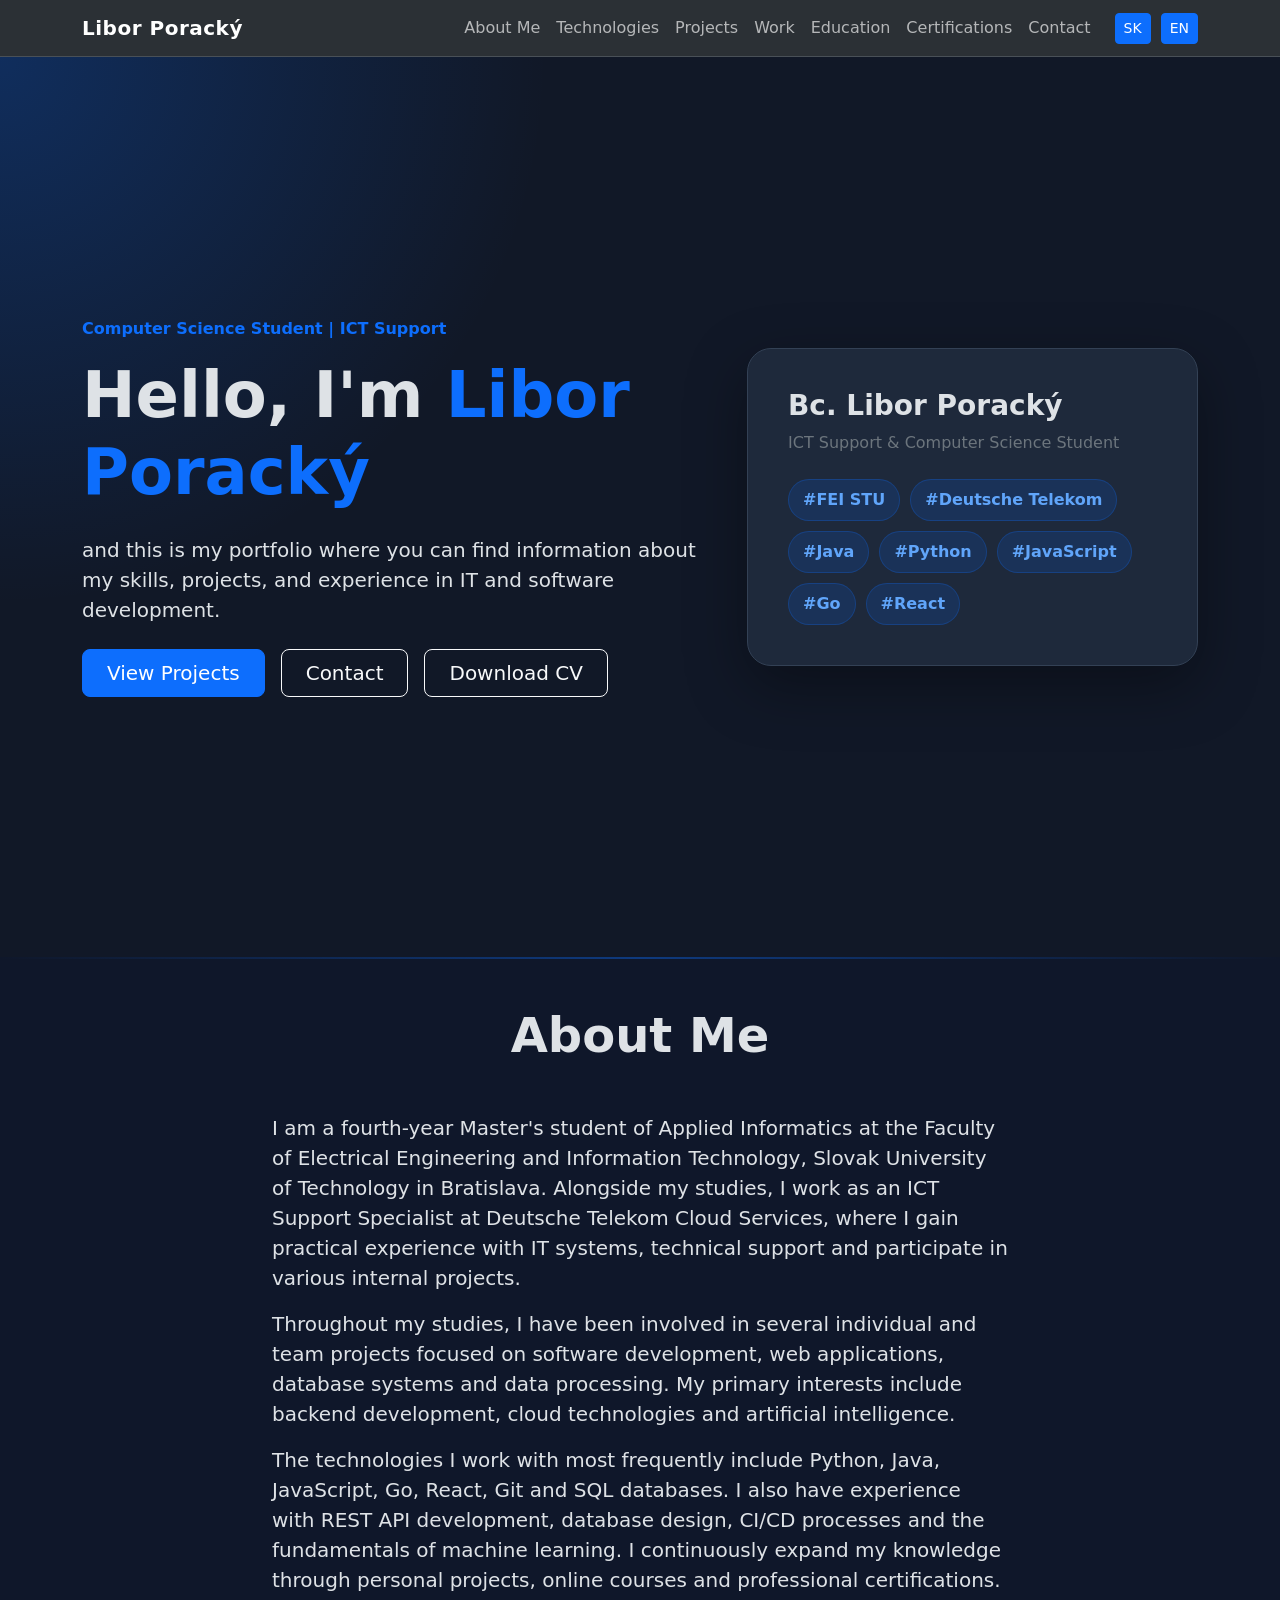
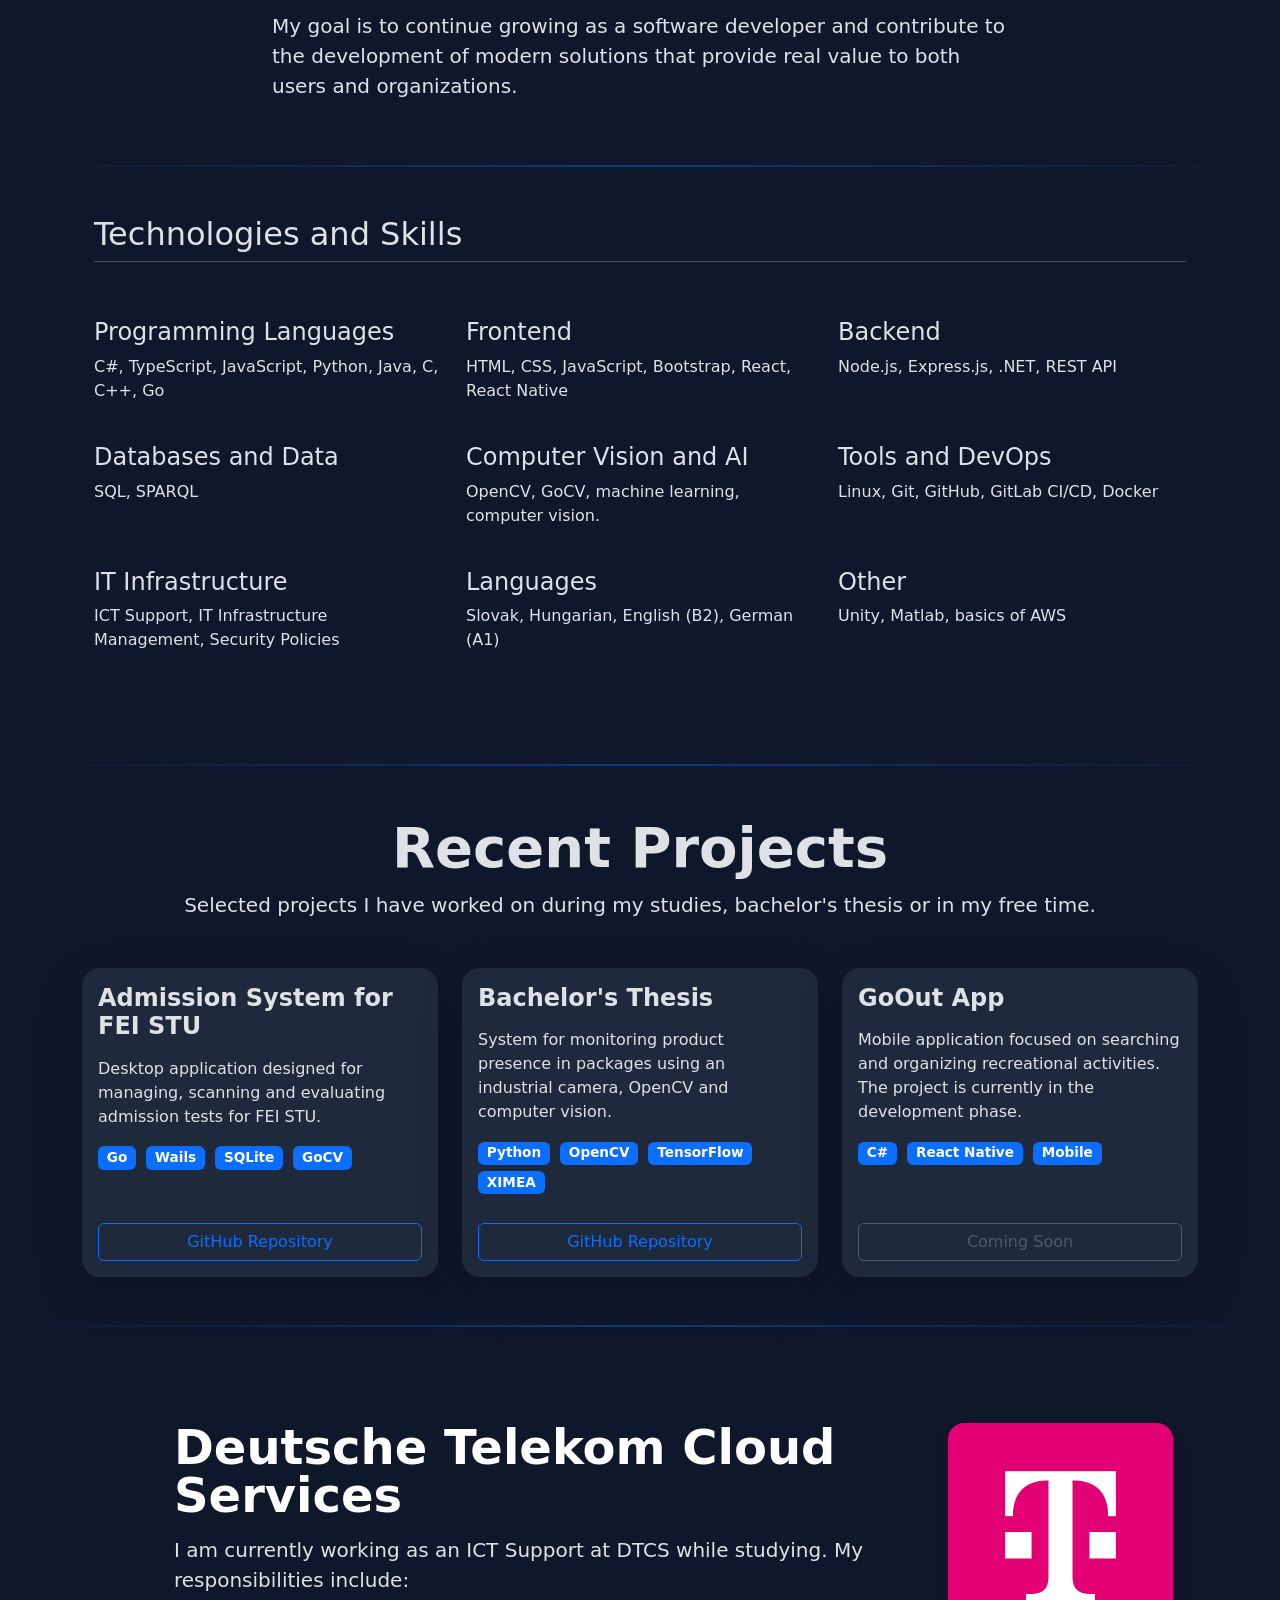
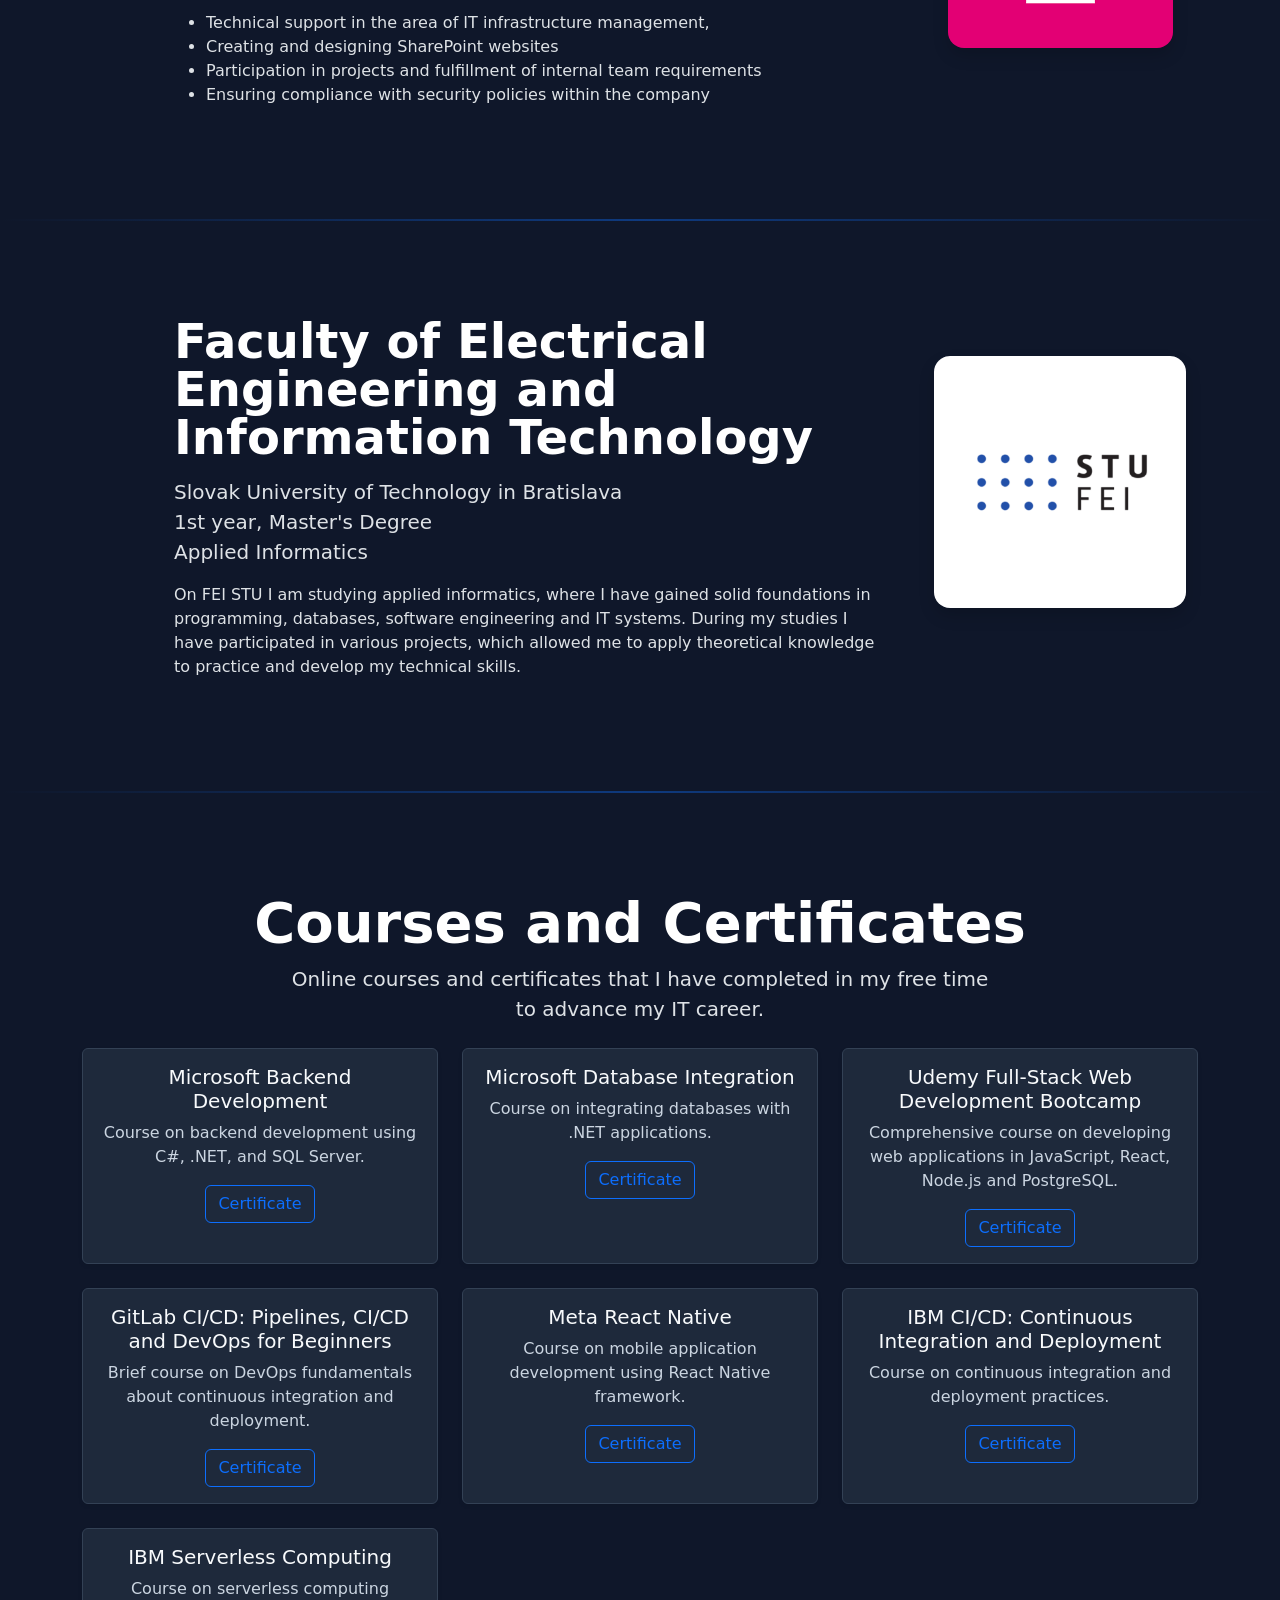
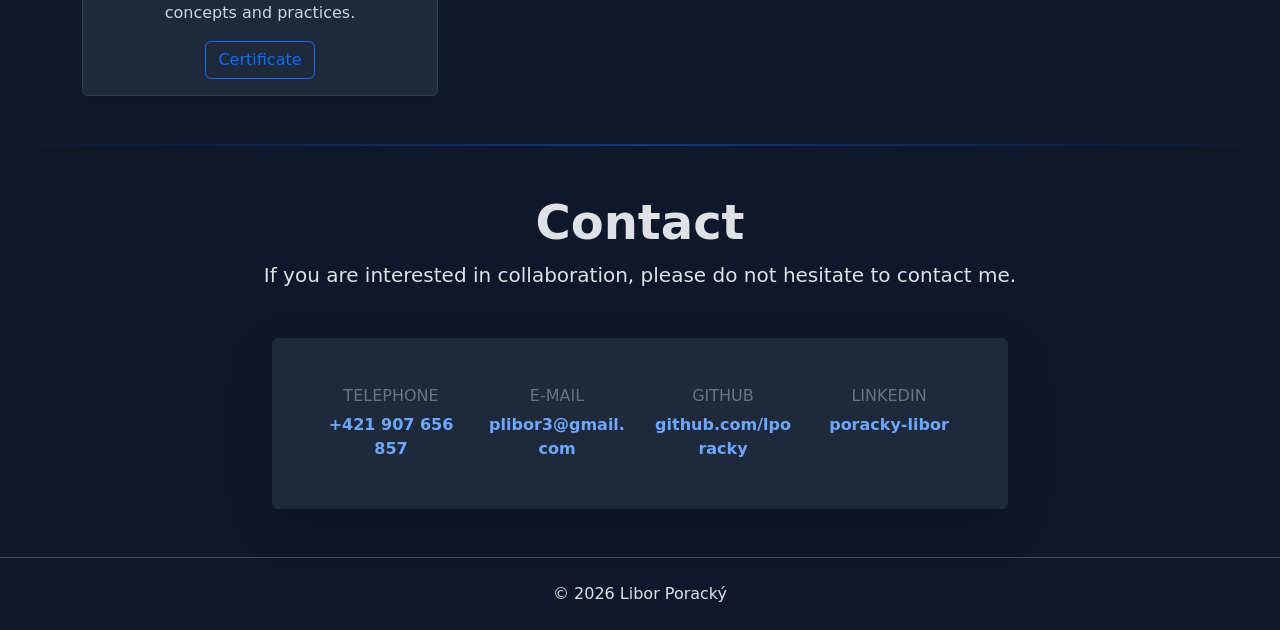
==== commit 59c5eb6e: "add certificates" ====
--- a/en.html
+++ b/en.html
@@ -151,17 +151,17 @@
 
             <div class="col">
                 <h3 class="fs-4">Programming Languages</h3>
-                <p>Python, Java, JavaScript, C, C++, Go</p>
+                <p>C#, TypeScript, JavaScript, Python, Java, C, C++, Go</p>
             </div>
 
             <div class="col">
                 <h3 class="fs-4">Frontend</h3>
-                <p>HTML, CSS, JavaScript, Bootstrap, React</p>
+                <p>HTML, CSS, JavaScript, Bootstrap, React, React Native</p>
             </div>
 
             <div class="col">
                 <h3 class="fs-4">Backend</h3>
-                <p>Node.js, Express.js, REST API</p>
+                <p>Node.js, Express.js,  .NET, REST API</p>
             </div>
 
             <div class="col">
@@ -391,14 +391,39 @@
 
         <div class="container">
             <div class="row g-4 mb-5">
+
+                <div class="col-md-4">
+                    <div class="card h-100 shadow-sm">
+                        <div class="card-body">
+                            <h5 class="card-title">Microsoft Backend Development</h5>
+                            <p class="card-text">
+                                Course on backend development using C#, .NET, and SQL Server.
+                            </p>
+                            <a href="./assets/microsoft-backend-coursera.pdf" class="btn btn-outline-primary">Certificate</a>
+                        </div>
+                    </div>
+                </div>
+
+                <div class="col-md-4">
+                    <div class="card h-100 shadow-sm">
+                        <div class="card-body">
+                            <h5 class="card-title">Microsoft Database Integration</h5>
+                            <p class="card-text">
+                                Course on integrating databases with .NET applications.
+                            </p>
+                            <a href="./assets/microsoft-database-integration-coursera.pdf" class="btn btn-outline-primary">Certificate</a>
+                        </div>
+                    </div>
+                </div>
+
                 <div class="col-md-4">
                     <div class="card h-100 shadow-sm">
                         <div class="card-body">
                             <h5 class="card-title">Udemy Full-Stack Web Development Bootcamp</h5>
                             <p class="card-text">
-                                Comprehensive course on developing web applications in JavaScript, React, Node.js and MongoDB.
-                            </p>
-                            <a href="./assets/udemy-fullstack-course.pdf" class="btn btn-outline-primary">Certificate</a>
+                                Comprehensive course on developing web applications in JavaScript, React, Node.js and PostgreSQL.
+                            </p>
+                            <a href="./assets/udemy-fullstack-bootcamp.pdf" class="btn btn-outline-primary">Certificate</a>
                         </div>
                     </div>
                 </div>
@@ -410,7 +435,43 @@
                             <p class="card-text">
                                 Brief course on DevOps fundamentals about continuous integration and deployment.
                             </p>
-                            <a href="./assets/learn-gitlab-course.pdf" class="btn btn-outline-primary">Certificate</a>
+                            <a href="./assets/udemy-devops-basics.pdf" class="btn btn-outline-primary">Certificate</a>
+                        </div>
+                    </div>
+                </div>
+                
+                <div class="col-md-4">
+                    <div class="card h-100 shadow-sm">
+                        <div class="card-body">
+                            <h5 class="card-title">Meta React Native</h5>
+                            <p class="card-text">
+                                Course on mobile application development using React Native framework.
+                            </p>
+                            <a href="./assets/meta-react-native-coursera.pdf" class="btn btn-outline-primary">Certificate</a>
+                        </div>
+                    </div>
+                </div>
+
+                <div class="col-md-4">
+                    <div class="card h-100 shadow-sm">
+                        <div class="card-body">
+                            <h5 class="card-title">IBM CI/CD: Continuous Integration and Deployment</h5>
+                            <p class="card-text">
+                                Course on continuous integration and deployment practices.
+                            </p>
+                            <a href="./assets/ibm-cicd-coursera.pdf" class="btn btn-outline-primary">Certificate</a>
+                        </div>
+                    </div>
+                </div>
+
+                <div class="col-md-4">
+                    <div class="card h-100 shadow-sm">
+                        <div class="card-body">
+                            <h5 class="card-title">IBM Serverless Computing</h5>
+                            <p class="card-text">
+                                Course on serverless computing concepts and practices.
+                            </p>
+                            <a href="./assets/ibm-serverless-coursera.pdf" class="btn btn-outline-primary">Certificate</a>
                         </div>
                     </div>
                 </div>
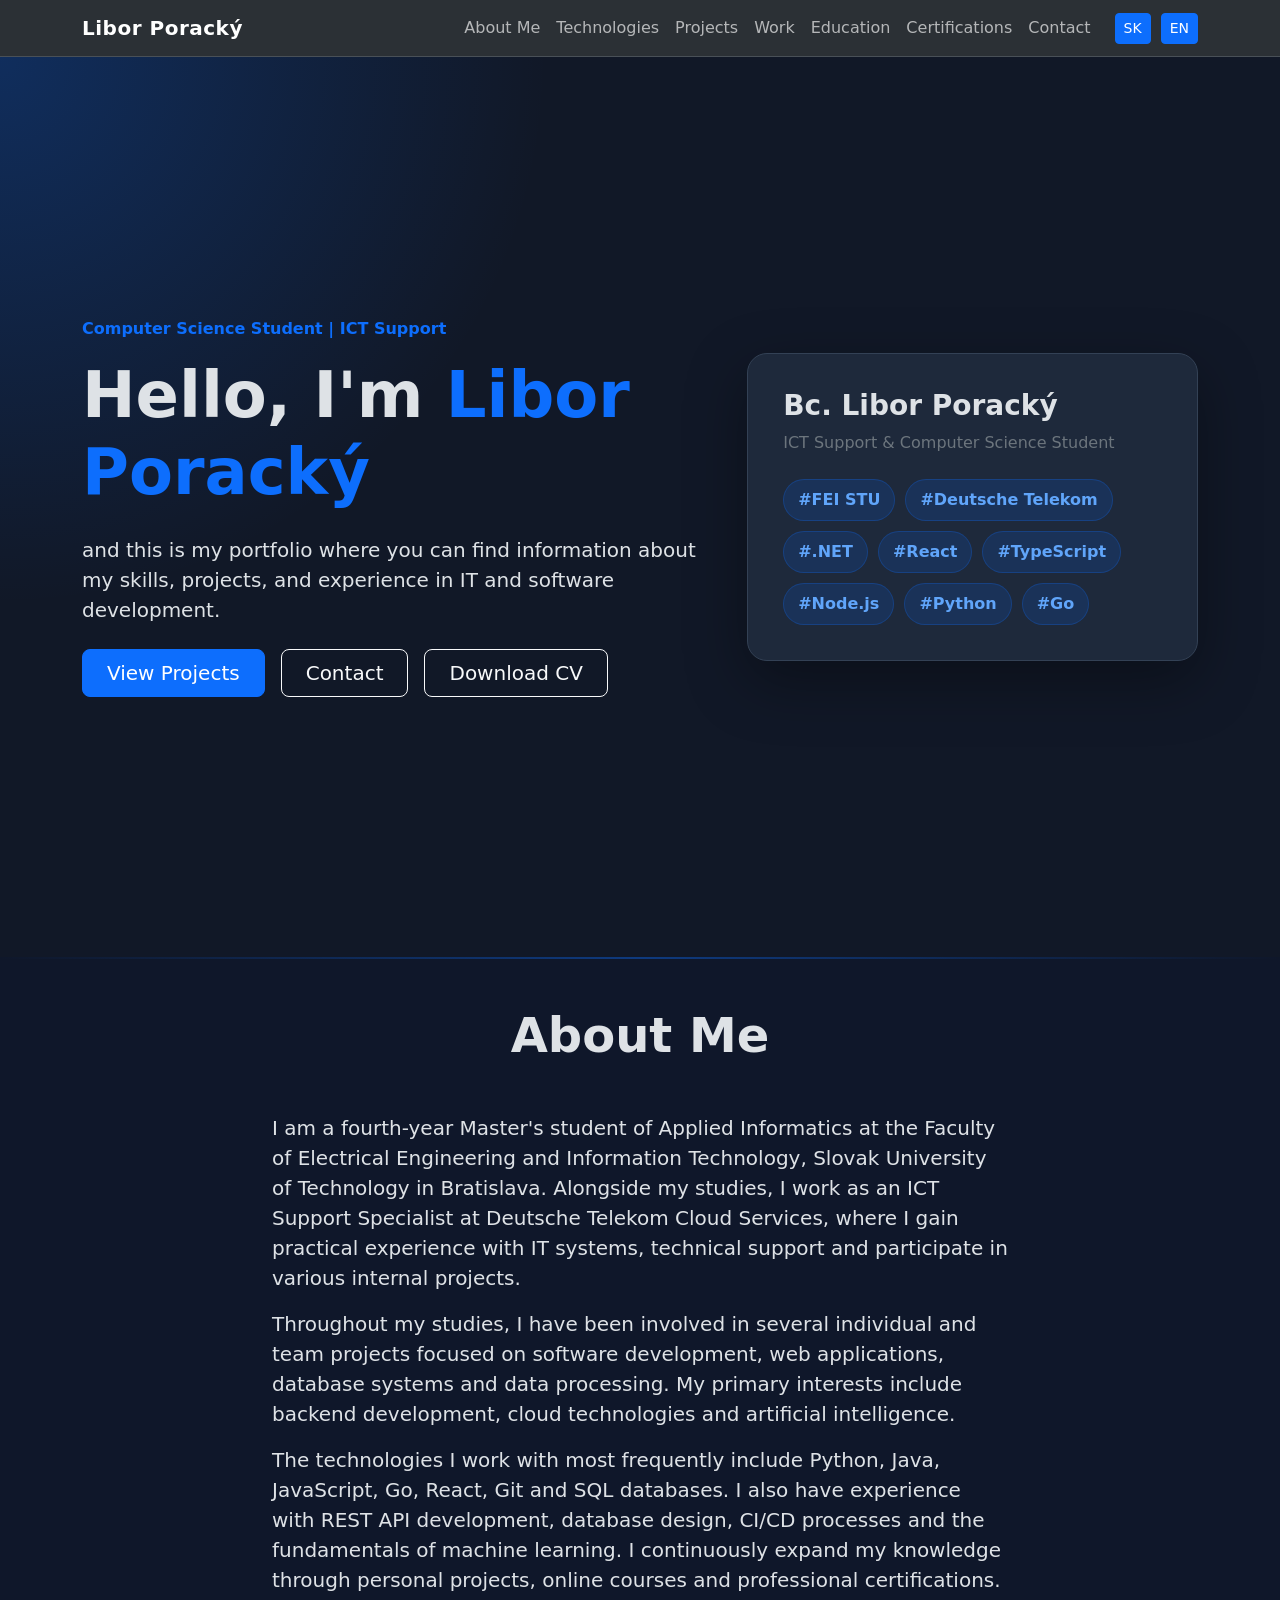
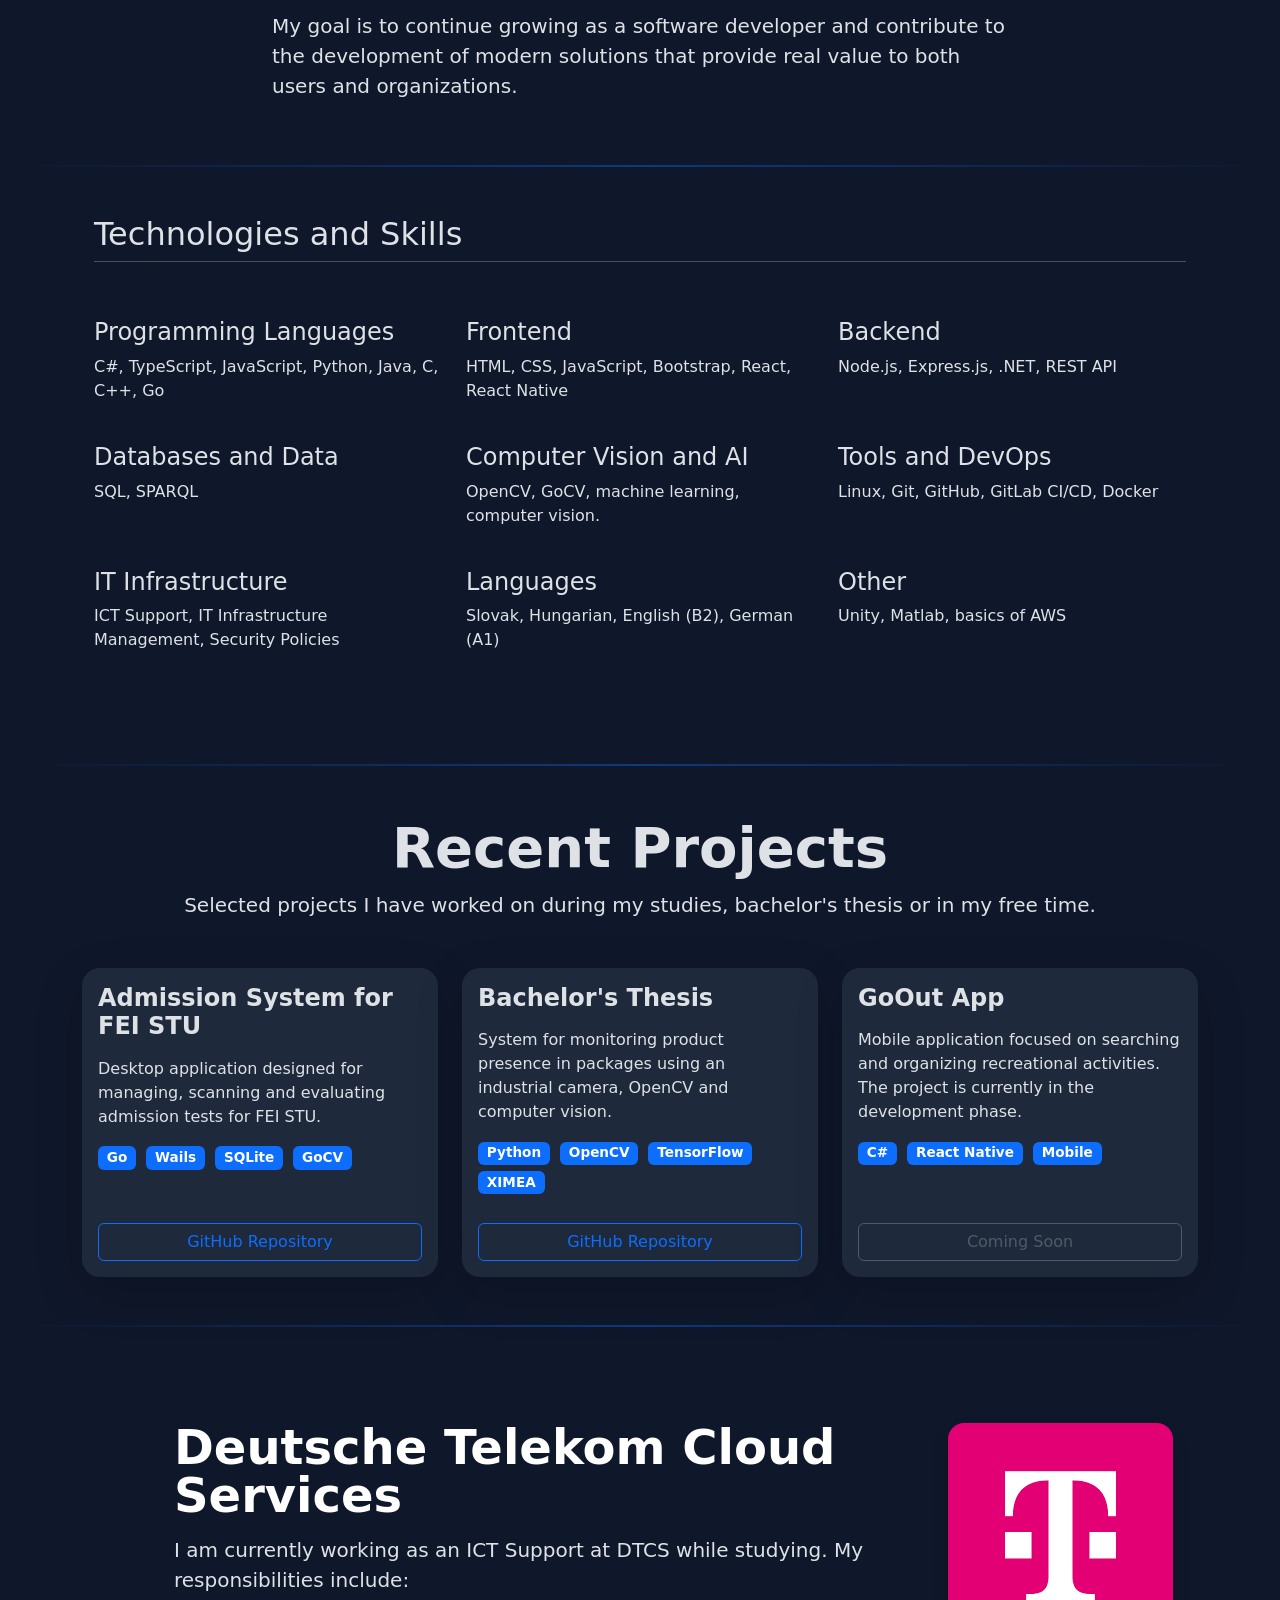
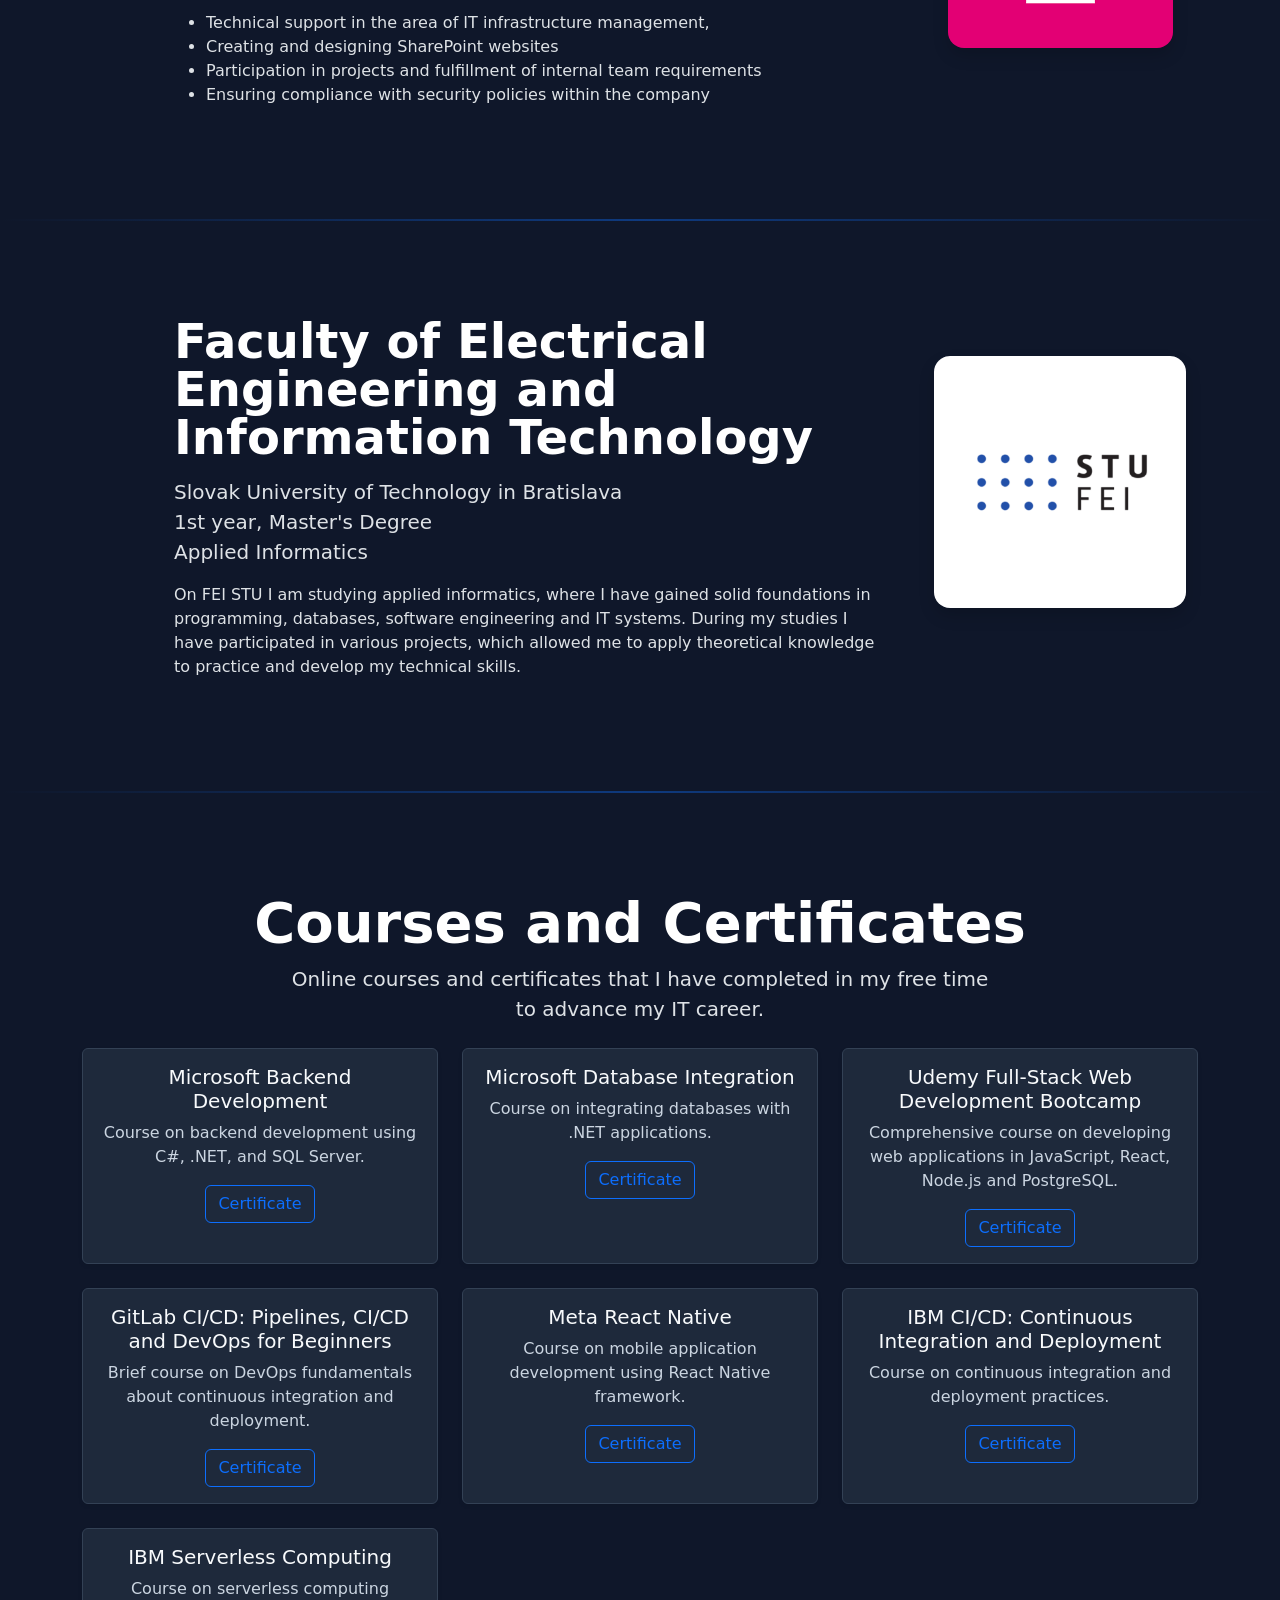
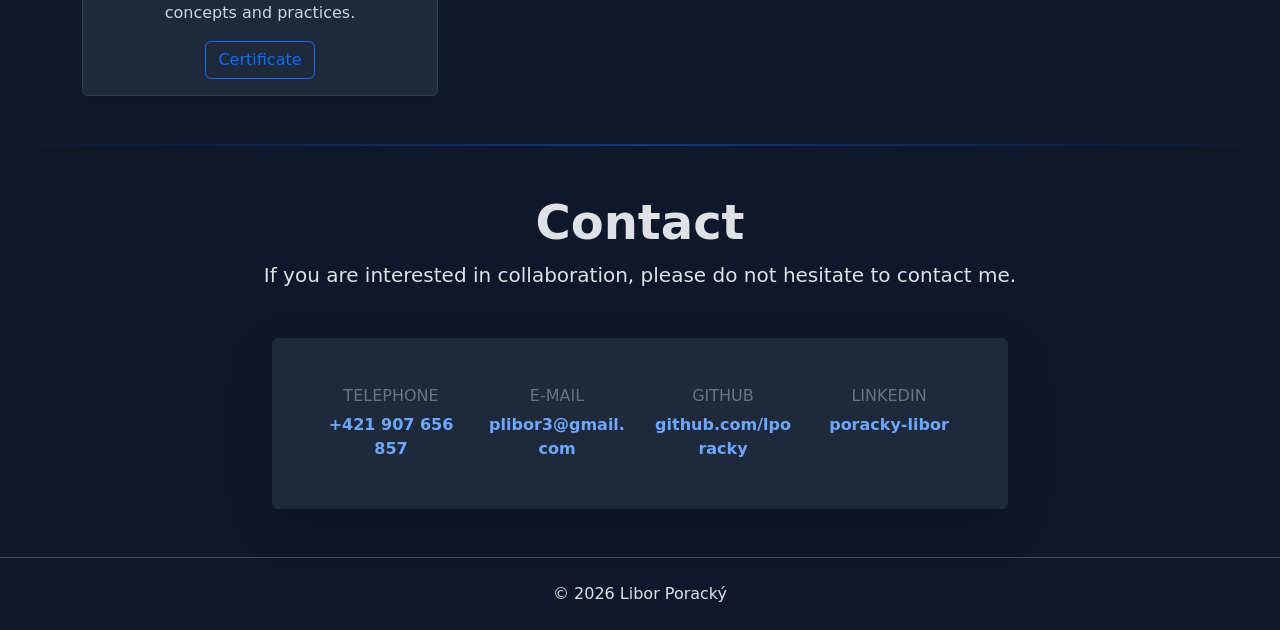
==== commit 8df63f6f: "Update CV" ====
--- a/en.html
+++ b/en.html
@@ -65,7 +65,7 @@
                 <div class="d-flex flex-wrap gap-3">
                     <a href="#projekty" class="btn btn-primary btn-lg px-4">View Projects</a>
                     <a href="#kontakt" class="btn btn-outline-light btn-lg px-4">Contact</a>
-                    <a href="assets/CV Resume Poracky.pdf" target="_blank" class="btn btn-outline-light btn-lg px-4">
+                    <a href="assets/Poracky_CV_SK.pdf" target="_blank" class="btn btn-outline-light btn-lg px-4">
                         Download CV
                     </a>
                 </div>
@@ -79,11 +79,12 @@
                     <div class="hero-tags">
                         <span>#FEI STU</span>
                         <span>#Deutsche Telekom</span>
-                        <span>#Java</span>
+                        <span>#.NET</span>
+                        <span>#React</span>
+                        <span>#TypeScript</span>
+                        <span>#Node.js</span>
                         <span>#Python</span>
-                        <span>#JavaScript</span>
                         <span>#Go</span>
-                        <span>#React</span>
                     </div>
                 </div>
             </div>
--- a/style.css
+++ b/style.css
@@ -87,12 +87,26 @@
 }
 
 .hero-card {
-    padding: 2.5rem;
-    border-radius: 24px;
+    width: 100%;
+    max-width: 520px;
+
+    /* pomer strán vizitky */
+    aspect-ratio: 1.75 / 1;
+
+    padding: 2.2rem;
+    border-radius: 20px;
+
     background: #1e293b;
     border: 1px solid #334155;
+
     box-shadow: 0 20px 60px rgba(0, 0, 0, .35);
-    backdrop-filter: blur(10px);
+
+    display: flex;
+    flex-direction: column;
+    justify-content: center;
+
+    margin-left: auto;
+    margin-right: auto;
 }
 
 .hero-tags {
